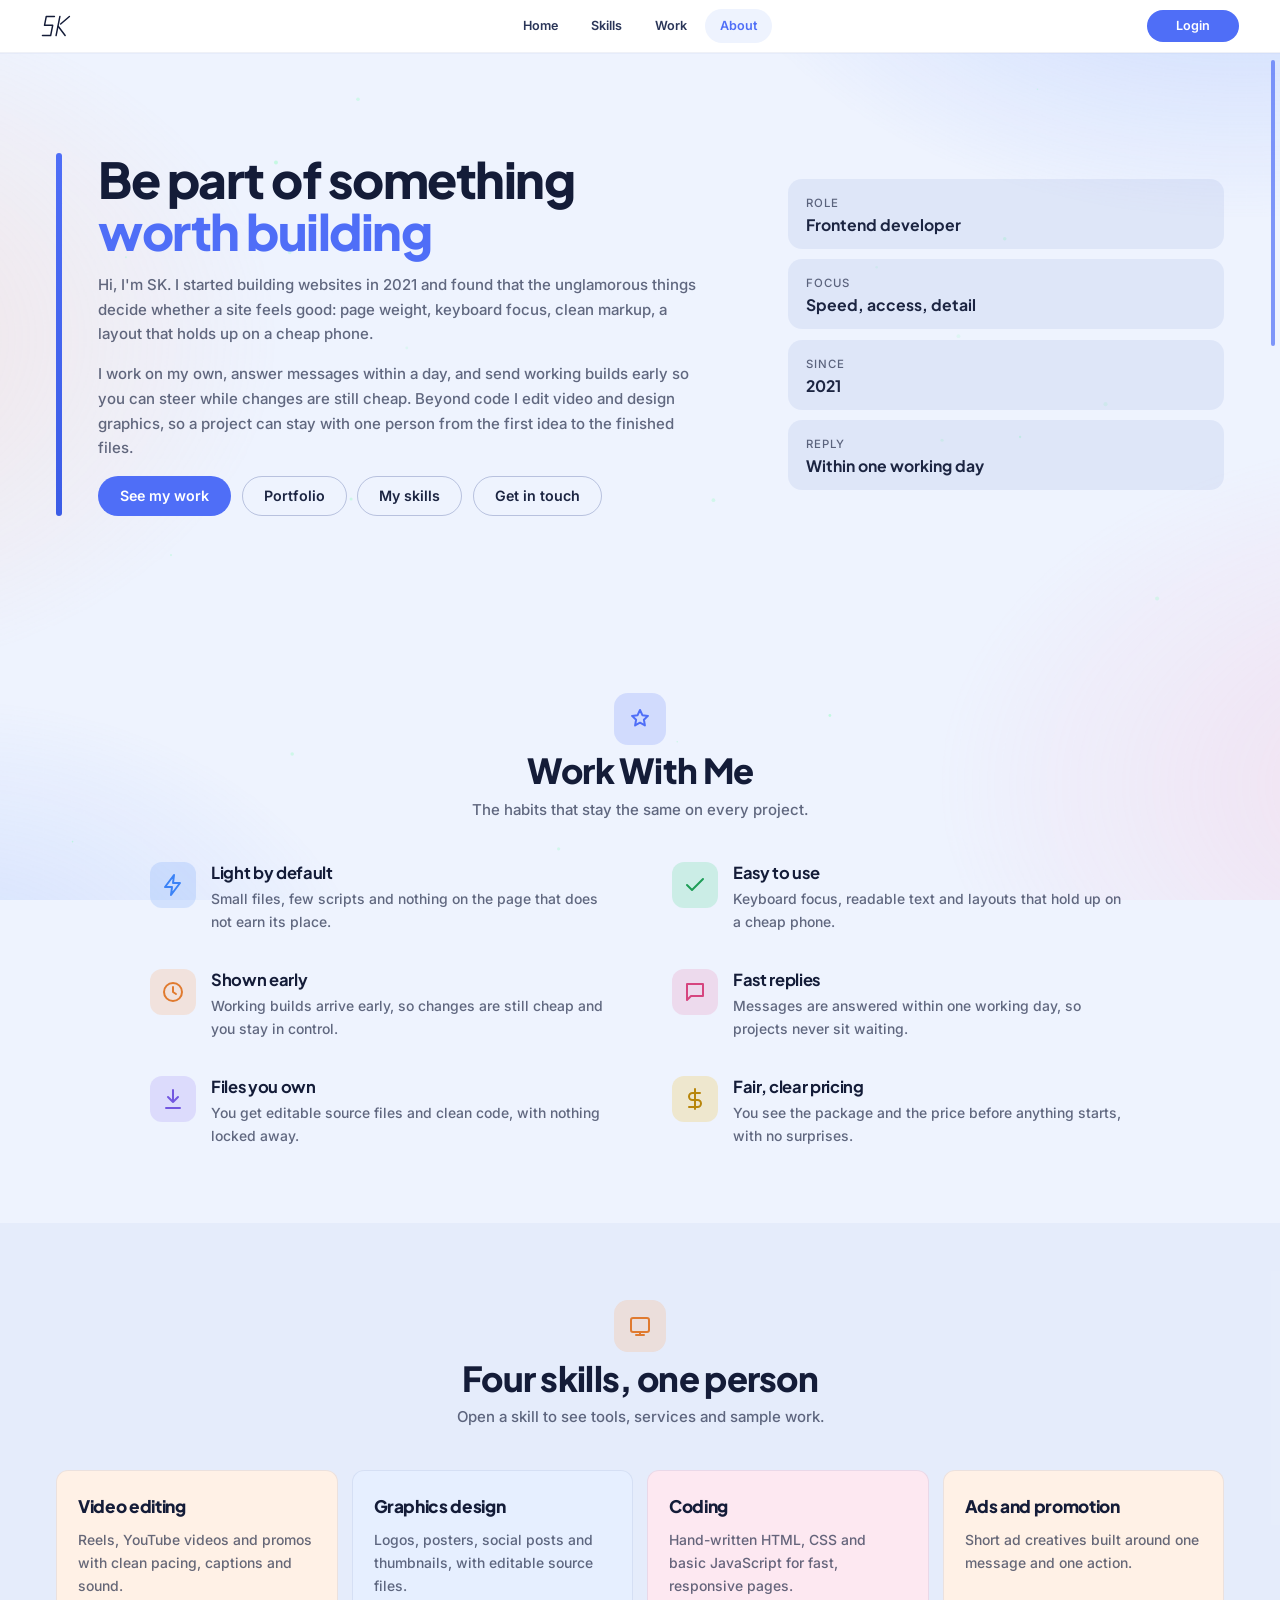
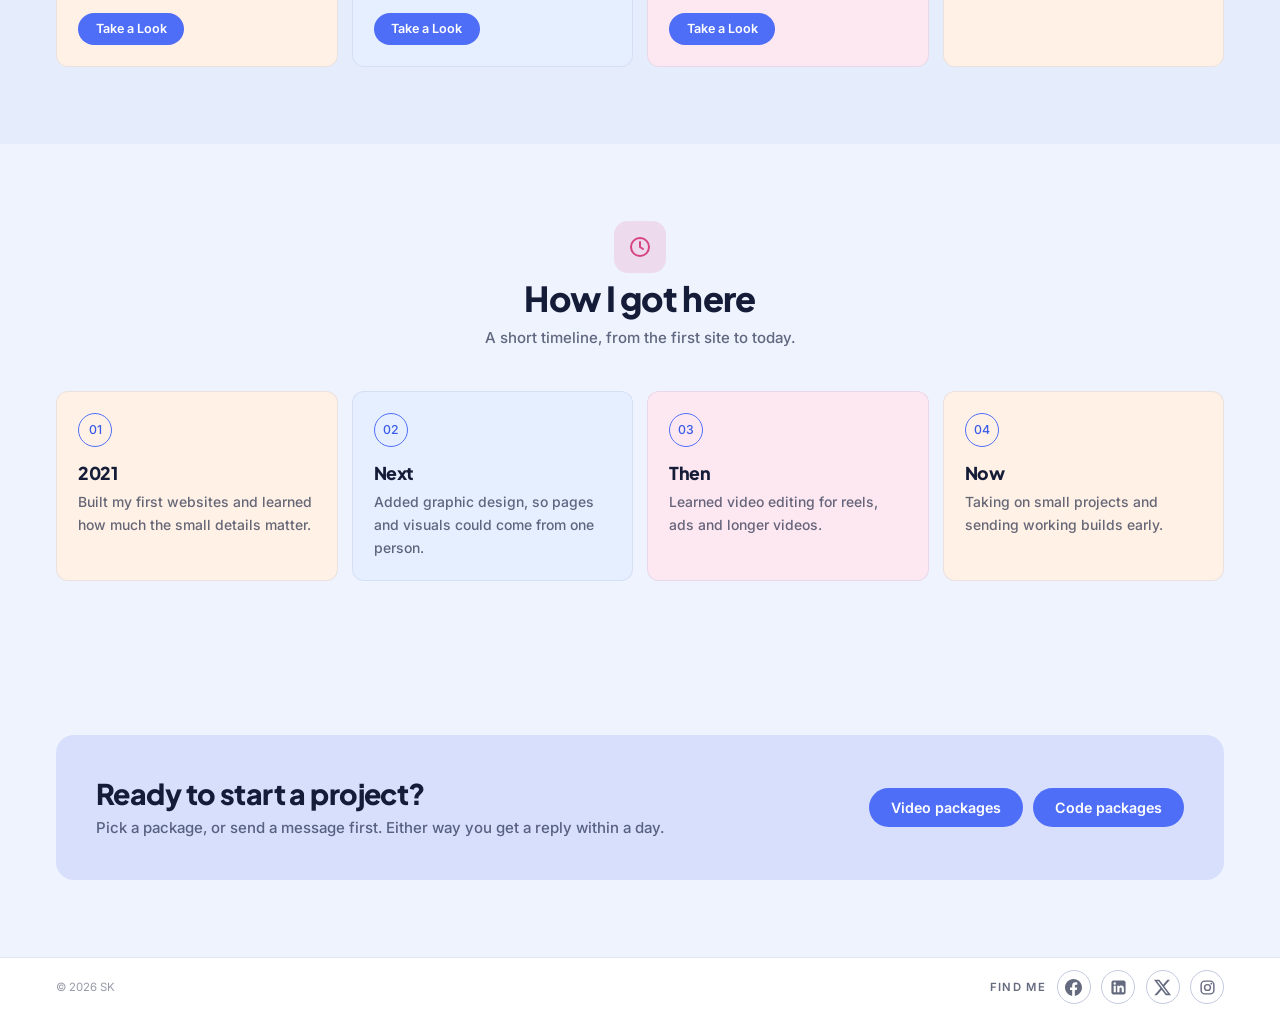
==== about.html @ 2d38b891 "kk" ====
<!DOCTYPE html>
<html lang="en">
<head>
<meta charset="utf-8">
<meta name="viewport" content="width=device-width, initial-scale=1, viewport-fit=cover">
<title>SK</title>
<meta name="description" content="About SK">
<link rel="preconnect" href="https://fonts.googleapis.com">
<link rel="preconnect" href="https://fonts.gstatic.com" crossorigin>
<link rel="icon" type="image/svg+xml" href="favicon.svg">
<link rel="stylesheet" href="https://fonts.googleapis.com/css2?family=Plus+Jakarta+Sans:wght@500;600;700;800&family=Inter:wght@500;600;700&display=swap">
<link rel="stylesheet" href="https://fonts.googleapis.com/css2?family=Cormorant+Garamond:ital,wght@500;600&display=swap">
<link rel="stylesheet" href="style.css">

<link rel="stylesheet" href="about.css">
<link rel="stylesheet" href="theme2.css?v=7">
</head>
<body>
<div class="bgfx" aria-hidden="true"><i class="a"></i><i class="b"></i></div>
<canvas class="snow" id="snow" aria-hidden="true"></canvas>
<svg width="0" height="0" style="position:absolute" aria-hidden="true" focusable="false"><symbol id="sp" viewBox="0 0 24 24"><path d="M12 0C12.6 7.2 16.8 11.4 24 12 16.8 12.6 12.6 16.8 12 24 11.4 16.8 7.2 12.6 0 12 7.2 11.4 11.4 7.2 12 0Z"/></symbol></svg>

<header class="top">
  <div class="wrap bar">
    <a class="brand" href="index.html" aria-label="SK, home">
      <svg viewBox="1.1 1.5 131.8 97.0" aria-hidden="true" focusable="false"><g fill="none" stroke="currentColor" stroke-width="6.5" stroke-linejoin="round" stroke-linecap="round"><polyline points="60.4,8 24.4,8 16.6,47 52.6,47 43.6,92 7.6,92"/><polyline points="84.4,8 67.6,92"/><polyline points="126.4,8 87.8,41"/><polyline points="76.8,51 107.6,92"/></g></svg>
    </a>
    <nav id="nav" aria-label="Main">
      <ul>
        <li><a href="index.html">Home</a></li>
        <li><a href="index.html#services">Skills</a></li>
        <li><a href="index.html#work">Work</a></li>
        <li><a href="about.html" aria-current="page">About</a></li>
      </ul>
    </nav>
    <a class="btn btn-sm btn-rainbow" href="login.html" id="login-btn"><canvas class="rb" aria-hidden="true"></canvas>Login<svg class="st" style="--x:10%;--y:22%;--d:0s" viewBox="0 0 24 24" aria-hidden="true"><use href="#sp"/></svg><svg class="st" style="--x:84%;--y:56%;--d:1.2s" viewBox="0 0 24 24" aria-hidden="true"><use href="#sp"/></svg><svg class="st" style="--x:58%;--y:12%;--d:2.2s" viewBox="0 0 24 24" aria-hidden="true"><use href="#sp"/></svg><svg class="st" style="--x:32%;--y:68%;--d:.6s" viewBox="0 0 24 24" aria-hidden="true"><use href="#sp"/></svg></a>
    <button class="burger" id="burger" type="button" aria-expanded="false" aria-controls="nav">Menu</button>
  </div>
</header>

<main id="top">
  <section class="ab-hero">
    <div class="wrap ab-hero-in">
      <div class="ab-bar" aria-hidden="true"></div>
      <div class="ab-hero-copy">
        <h1>Be part of something <span class="ab-hl">worth building</span></h1>
        <p>Hi, I'm SK. I started building websites in 2021 and found that the unglamorous things decide whether a site feels good: page weight, keyboard focus, clean markup, a layout that holds up on a cheap phone.</p>
        <p>I work on my own, answer messages within a day, and send working builds early so you can steer while changes are still cheap. Beyond code I edit video and design graphics, so a project can stay with one person from the first idea to the finished files.</p>
        <div class="ab-btns"><a class="btn btn-solid" href="index.html#work">See my work</a><a class="btn btn-ghost" href="portfolio.html">Portfolio</a><a class="btn btn-ghost" href="#a-skills">My skills</a><a class="btn btn-ghost" href="index.html#contact">Get in touch</a></div>
      </div>
      <dl class="ab-facts"><div><dt>Role</dt><dd>Frontend developer</dd></div><div><dt>Focus</dt><dd>Speed, access, detail</dd></div><div><dt>Since</dt><dd>2021</dd></div><div><dt>Reply</dt><dd>Within one working day</dd></div></dl>
    </div>
  </section>

  <section class="ab-sec">
    <div class="wrap">
      <div class="ab-title"><span class="ab-badge" aria-hidden="true"><svg viewBox="0 0 24 24"><path d="M12 3l2.4 5.2 5.6.7-4.1 3.9 1 5.6L12 15.7 7.1 18.4l1-5.6L4 8.9l5.6-.7z"/></svg></span><h2>Work With Me</h2><p>The habits that stay the same on every project.</p></div>
      <div class="ab-feats" id="a-habits"></div>
    </div>
  </section>

  <section class="ab-sec ab-soft">
    <div class="wrap">
      <div class="ab-title"><span class="ab-badge b2" aria-hidden="true"><svg viewBox="0 0 24 24"><rect x="3" y="4" width="18" height="14" rx="2"/><path d="M8 21h8M12 18v3"/></svg></span><h2><span data-skillword="cap">Four</span> skills, one person</h2><p>Open a skill to see tools, services and sample work.</p></div>
      <div class="a-grid" id="a-skills"></div>
    </div>
  </section>

  <section class="ab-sec">
    <div class="wrap">
      <div class="ab-title"><span class="ab-badge b3" aria-hidden="true"><svg viewBox="0 0 24 24"><circle cx="12" cy="12" r="9"/><path d="M12 7v5l3 2"/></svg></span><h2>How I got here</h2><p>A short timeline, from the first site to today.</p></div>
      <div class="steps" id="a-steps"></div>
    </div>
  </section>

  <section class="ab-sec">
    <div class="wrap"><div class="ab-cta"><div><h2>Ready to start a project?</h2><p>Pick a package, or send a message first. Either way you get a reply within a day.</p></div><div class="ab-btns"><a class="btn btn-solid" href="video.html">Video packages</a><a class="btn btn-solid" href="code.html">Code packages</a></div></div></div>
  </section>
</main>

<footer>
  <div class="wrap foot">
    <span>© <span id="yr">2026</span> SK</span>
    <div class="follow">
      <span>Find me</span>
      <!-- Swap these for your own profile URLs. -->
      <a href="https://www.facebook.com" target="_blank" rel="noopener" aria-label="Facebook page" title="Facebook page"><svg viewBox="0 0 24 24" aria-hidden="true"><path fill="currentColor" stroke="none" d="M24 12.073c0-6.627-5.373-12-12-12s-12 5.373-12 12c0 5.99 4.388 10.954 10.125 11.854v-8.385H7.078v-3.47h3.047V9.43c0-3.007 1.792-4.669 4.533-4.669 1.312 0 2.686.235 2.686.235v2.953H15.83c-1.491 0-1.956.925-1.956 1.874v2.25h3.328l-.532 3.47h-2.796v8.385C19.612 23.027 24 18.062 24 12.073z"/></svg></a>
      <a href="https://www.linkedin.com" target="_blank" rel="noopener" aria-label="LinkedIn" title="LinkedIn"><svg viewBox="0 0 24 24" aria-hidden="true"><path fill="currentColor" stroke="none" fill-rule="evenodd" d="M5 2h14a3 3 0 0 1 3 3v14a3 3 0 0 1-3 3H5a3 3 0 0 1-3-3V5a3 3 0 0 1 3-3zM6.7 4.7a1.75 1.75 0 1 0 0 3.5 1.75 1.75 0 0 0 0-3.5zM5.2 9.5v9.3h3V9.5zM10.2 9.5v9.3h3.2v-4.5c0-1.2.2-2.3 1.7-2.3s1.5 1.3 1.5 2.4v4.4h3v-5c0-2.5-.6-4.5-3.6-4.5-1.5 0-2.5.7-2.9 1.5V9.5z"/></svg></a>
      <a href="https://x.com" target="_blank" rel="noopener" aria-label="X" title="X"><svg viewBox="0 0 24 24" aria-hidden="true"><path fill="currentColor" stroke="none" d="M18.901 1.153h3.68l-8.04 9.19L24 22.846h-7.406l-5.8-7.584-6.638 7.584H.474l8.6-9.83L0 1.154h7.594l5.243 6.932ZM17.61 20.644h2.039L6.486 3.24H4.298Z"/></svg></a>
      <a href="https://www.instagram.com" target="_blank" rel="noopener" aria-label="Instagram" title="Instagram"><svg viewBox="0 0 24 24" aria-hidden="true"><rect x="3" y="3" width="18" height="18" rx="5.2" fill="none" stroke="currentColor" stroke-width="2"/><circle cx="12" cy="12" r="4.1" fill="none" stroke="currentColor" stroke-width="2"/><circle cx="17.4" cy="6.6" r="1.25" fill="currentColor" stroke="none"/></svg></a>
    </div>
  </div>
</footer>

<script src="site-data.js" defer></script>
<script src="sk-defaults.js" defer></script>
<script src="sk-data.js" defer></script>
<script src="script.js" defer></script>
<script src="config.js" defer></script>
<script src="track.js" defer></script>
<script src="a11y.js" defer></script>
<script src="account.js?v=14" defer></script>
<script src="about.js" defer></script>
</body>
</html>
---- style.css ----
html{margin:0}
/* Layout: one long left-aligned scroll. Hero is a bento of tiles (stat + gem, code card, years, pill),
   then a tool marquee, stats, services with a tall feature card, tilted ID card about,
   skill groups, an asymmetric project grid, process steps, journal, contact. Dark and glossy, colour shifts with scroll, vivid two-tone stages. */
:root{
  /* colour triplets: JS rewrites these while you scroll (green > purple > navy > rose > teal) */
  --acc:5,250,107; --acc2:127,251,65; --hi:143,255,190; --deep:13,119,57; --bg-rgb:6,35,18; --card-rgb:13,54,30; --cardhi-rgb:17,79,43; --tint:184,255,213; --ink-rgb:2,28,13;
  --bg:rgb(var(--bg-rgb)); --bg-raise:rgb(var(--card-rgb)); --card:rgb(var(--card-rgb)); --card-hi:rgb(var(--cardhi-rgb));
  --line:rgba(var(--tint),.18); --line-hi:rgba(var(--tint),.4);
  --fg:#edf1ef; --muted:rgba(var(--tint),.72); --dim:rgba(var(--tint),.48);
  --leaf:rgb(var(--acc)); --leaf-hi:rgb(var(--hi)); --leaf-deep:rgb(var(--deep)); --sun:#e9c46a; --ink:rgb(var(--ink-rgb));
  --f-display:"Plus Jakarta Sans","Segoe UI",system-ui,sans-serif;
  --f-body:"Inter",system-ui,-apple-system,"Segoe UI",sans-serif;
  --f-mono:var(--f-body);
  --r-s:6px; --r-m:4px; --r-l:5px;
  color-scheme: dark;
}
*{box-sizing:border-box}
html{font-size:15px;scroll-padding-top:68px;overflow-x:clip;scrollbar-width:none}
html::-webkit-scrollbar{display:none}
.sbar{position:fixed;right:5px;top:60px;width:4px;height:60px;border-radius:2px;background:rgba(var(--hi),.6);pointer-events:none;z-index:60;opacity:0;transition:opacity .3s;will-change:transform}
.sbar.on{opacity:1}
@media (prefers-reduced-motion:no-preference){html{scroll-behavior:smooth}}
body{margin:0;background-color:var(--bg);color:var(--fg);font:400 1rem/1.65 var(--f-body);-webkit-font-smoothing:antialiased;overflow-x:clip}
.bgfx{position:fixed;inset:0;z-index:-1;pointer-events:none;overflow:hidden}
.bgfx i{position:absolute;inset:-12%;will-change:transform,filter;backface-visibility:hidden}
.bgfx .a{background:radial-gradient(1000px 700px at 85% -2%,rgba(5,250,107,.52),transparent 62%),radial-gradient(900px 620px at -4% 38%,rgba(5,250,107,.26),transparent 62%)}
.bgfx .b{background:radial-gradient(900px 640px at 100% 78%,rgba(127,251,65,.36),transparent 62%),radial-gradient(800px 560px at 6% 100%,rgba(127,251,65,.28),transparent 62%),radial-gradient(520px 360px at 46% 48%,rgba(127,251,65,.11),transparent 70%)}
@media (prefers-reduced-motion:no-preference){.bgfx .a{animation:drift1 22s ease-in-out infinite alternate}.bgfx .b{animation:drift2 28s ease-in-out infinite alternate}}
@keyframes drift1{to{transform:translate3d(-3%,3%,0) scale(1.06)}}
@keyframes drift2{to{transform:translate3d(3%,-2%,0) scale(1.08)}}
.snow{position:fixed;inset:0;width:100%;height:100%;z-index:-1;pointer-events:none}
.gt{background:linear-gradient(100deg,rgb(var(--hi)),rgb(var(--acc2)));-webkit-background-clip:text;background-clip:text;color:transparent}
body::before{content:"";position:fixed;inset:0 0 auto;height:env(safe-area-inset-top,0px);background:var(--bg);z-index:30}
h1,h2,h3,p,ul,dl,dd{margin:0}
h1,h2,h3{font-family:var(--f-display);font-weight:700;letter-spacing:-.02em;text-wrap:balance}
a{color:inherit}
:focus-visible{outline:2px solid var(--leaf-hi);outline-offset:3px;border-radius:4px}
.wrap{width:100%;max-width:1200px;margin-left:auto;margin-right:auto;padding-left:max(16px,env(safe-area-inset-left,0px));padding-right:max(16px,env(safe-area-inset-right,0px))}
section{padding-block:clamp(56px,9vw,112px)}
.eyebrow{font:500 .75rem/1 var(--f-mono);letter-spacing:.12em;text-transform:uppercase;color:var(--leaf-hi);margin-bottom:1rem}
h2{font-size:clamp(1.8rem,4.2vw,2.9rem);line-height:1.08}
.sec-head{display:grid;gap:.9rem;max-width:40rem;margin-bottom:clamp(28px,5vw,48px)}
.sec-head p{color:var(--muted);max-width:34rem}

/* buttons */
.btn{display:inline-flex;align-items:center;justify-content:center;gap:.55rem;padding:.78rem 1.4rem;border-radius:10px;font:600 .95rem/1 var(--f-body);text-decoration:none;border:1px solid transparent;cursor:pointer;transition:background .25s,border-color .25s,filter .25s,color .25s}
.btn-solid{background:rgb(var(--acc));color:var(--ink)}
.btn-solid:hover{filter:brightness(1.1)}
.btn-ghost{border-color:var(--line-hi);color:var(--fg);background:transparent}
.btn-ghost:hover{border-color:var(--leaf-hi)}
.btn-sm{padding:.58rem 1.1rem;font-size:.84rem}
/* Get in touch: whole button floods with a 3-colour mix on hover */
.btn-rainbow{position:relative;overflow:hidden;isolation:isolate;border:0;min-width:92px;padding:calc(.58rem + 1px) calc(1.1rem + 1px);color:var(--ink);background:rgb(var(--acc))}
.btn-rainbow .rb{position:absolute;inset:0;z-index:-1;width:100%;height:100%;opacity:0;transition:opacity .4s ease}
.btn-rainbow:hover .rb,.btn-rainbow:focus-visible .rb{opacity:1}
.btn-rainbow:hover,.btn-rainbow:focus-visible{color:#06080c}
.btn-rainbow:hover{filter:none}
.btn-rainbow .st{position:absolute;left:var(--x);top:var(--y);width:9px;height:9px;margin:-4.5px 0 0 -4.5px;fill:#fff;opacity:0;pointer-events:none}
.btn-rainbow:hover .st,.btn-rainbow:focus-visible .st{animation:twk 1.5s ease-in-out calc(var(--d,0s)*.25) infinite}
@keyframes twk{0%,100%{opacity:0;transform:scale(.2) rotate(0)}50%{opacity:1;transform:scale(1) rotate(70deg)}}
@keyframes flow{to{background-position:-300% 0}}
/* See my work and Hire me keep their original look */
.btn-shine.btn-solid{background:linear-gradient(115deg,rgb(var(--acc)),rgb(var(--acc2)))}
.btn-shine,.btn-magic{border-radius:var(--r-s);padding:.8rem 1.25rem;font-size:.92rem}
/* See my work: one green shine sweep on hover */
.btn-shine{position:relative;overflow:hidden;isolation:isolate}
.btn-shine::after{content:"";position:absolute;z-index:-1;top:0;bottom:0;left:-70%;width:55%;background:linear-gradient(100deg,transparent,rgba(var(--hi),.9) 50%,transparent);transform:skewX(-20deg);opacity:0;pointer-events:none}
.btn-shine:hover::after,.btn-shine:focus-visible::after{animation:shine .75s ease-out forwards}
@keyframes shine{from{left:-70%;opacity:1}to{left:130%;opacity:1}}
/* Hire me: black fill and a quick pop of white sparkles that settles after about a second */
.btn-magic{position:relative;border-color:transparent;background:rgba(var(--tint),.1)}
.btn-magic:hover,.btn-magic:focus-visible{background:#000;border-color:transparent;color:#fff}
.btn-magic .sp{position:absolute;left:50%;top:50%;width:var(--s,14px);height:var(--s,14px);margin:calc(var(--s,14px)/-2) 0 0 calc(var(--s,14px)/-2);fill:#fff;opacity:0;pointer-events:none;transform:scale(0)}
.btn-magic:hover .sp,.btn-magic:focus-visible .sp{animation:pop 1.15s cubic-bezier(.16,1,.3,1) var(--d,0s) 1 both}
@keyframes pop{
  0%{opacity:0;transform:translate(0,0) scale(0) rotate(0)}
  10%{opacity:1;transform:translate(calc(var(--x)*.5),calc(var(--y)*.5)) scale(1.6) rotate(40deg)}
  55%{opacity:1;transform:translate(var(--x),var(--y)) scale(1) rotate(110deg)}
  100%{opacity:0;transform:translate(calc(var(--x)*1.1),calc(var(--y)*1.1 + 4px)) scale(0) rotate(170deg)}}

/* header */
.top{position:sticky;top:env(safe-area-inset-top,0px);z-index:20;background:rgba(var(--bg-rgb),.94);border-bottom:1px solid var(--line)}
.bar{display:flex;align-items:center;gap:1rem;min-height:52px;position:relative}
.brand{display:flex;align-items:center;gap:.65rem;text-decoration:none;font:700 1.12rem var(--f-display);letter-spacing:-.01em;margin-right:auto}
.brand svg{display:block;height:22px;width:auto}
.top nav ul{display:flex;gap:.2rem;list-style:none;padding:0;margin:0}
.top nav a{--c1:var(--acc);--c2:var(--acc2);position:relative;overflow:hidden;isolation:isolate;display:block;padding:.36rem .75rem;border-radius:var(--r-s);font-size:.84rem;font-weight:500;color:#fff;text-decoration:none;transition:color .2s,text-shadow .2s}
/* no box on hover: a coloured shine sweeps across, like See my work */
.top nav a::after{content:"";position:absolute;z-index:-1;top:0;bottom:0;left:-70%;width:55%;background:linear-gradient(100deg,transparent,rgba(var(--c1),.75) 35%,rgba(var(--c2),.75) 65%,transparent);transform:skewX(-20deg);opacity:0;pointer-events:none}
.top nav a:hover,.top nav a:focus-visible{color:rgb(var(--c1));text-shadow:0 0 12px rgba(var(--c2),.65)}
.top nav a:hover::after,.top nav a:focus-visible::after{animation:shine .75s ease-out forwards}
.burger{display:none;background:none;border:1px solid var(--line-hi);color:var(--fg);padding:.36rem .75rem;border-radius:var(--r-s);font:500 .8rem var(--f-mono);cursor:pointer}
@media (max-width:860px){
  .burger{display:block}
  .top nav{display:none;position:absolute;left:0;right:0;top:100%;background:var(--bg-raise);border:1px solid var(--line);border-radius:0 0 var(--r-m) var(--r-m);padding:.6rem}
  .top nav.open{display:block}
  .top nav ul{flex-direction:column}
  .top nav a{padding:.8rem}
}
@media (max-width:520px){.bar>.btn{display:none}}

/* hero */
.hero{position:relative;overflow:hidden;padding-block:clamp(24px,5vh,64px)}
.hero::before{content:"";position:absolute;inset:0;pointer-events:none;background:linear-gradient(112deg,transparent 22%,rgba(255,255,255,.04) 38%,transparent 62%)}
.hero-grid{position:relative;display:grid;grid-template-columns:minmax(0,1.05fr) minmax(0,.95fr);gap:clamp(28px,5vw,64px);align-items:center}
.hero-copy{display:grid;gap:clamp(.8rem,2.4vh,1.4rem);justify-items:start}
.pill{display:inline-flex;align-items:center;gap:.6rem;padding:.42rem .95rem;border:1px solid var(--line-hi);border-radius:999px;font:500 .84rem/1.3 var(--f-body);color:var(--muted);background:rgba(var(--card-rgb),.7)}
.dot{width:8px;height:8px;border-radius:50%;background:var(--leaf);box-shadow:0 0 0 0 rgba(var(--acc),.6);animation:ping 2.4s infinite}
@keyframes ping{70%{box-shadow:0 0 0 9px rgba(var(--acc),0)}100%{box-shadow:0 0 0 0 rgba(var(--acc),0)}}
h1{font-size:clamp(2.3rem,min(5vw,8.4vh),4.4rem);line-height:1.05;font-weight:800;letter-spacing:-.03em}
.lead{color:var(--muted);font-size:clamp(.95rem,1.4vw,1.06rem);max-width:36rem}
.cta-row{display:flex;flex-wrap:wrap;gap:.8rem}
.follow{display:flex;align-items:center;gap:.7rem;font:600 .75rem var(--f-body);color:var(--muted);text-transform:uppercase;letter-spacing:.12em}
.follow a{display:grid;place-items:center;width:40px;height:40px;border-radius:50%;border:1px solid var(--line-hi);color:var(--muted);text-decoration:none;transition:background .2s,color .2s,border-color .2s,translate .2s}
.follow svg{width:19px;height:19px;stroke:currentColor;fill:none;stroke-width:1.7;stroke-linecap:round;stroke-linejoin:round}
.follow a:hover{background:var(--leaf);color:var(--ink);border-color:var(--leaf);translate:0 -2px}
@media (prefers-reduced-motion:no-preference){
  .hero-copy>*{animation:up .8s cubic-bezier(.2,.7,.2,1) both}
  .hero-copy>:nth-child(2){animation-delay:.08s}.hero-copy>:nth-child(3){animation-delay:.16s}
  .hero-copy>:nth-child(4){animation-delay:.24s}.hero-copy>:nth-child(5){animation-delay:.32s}
  .bento .tile{animation:up .9s .2s cubic-bezier(.2,.7,.2,1) both}
}
@keyframes up{from{opacity:0;transform:translateY(22px)}}

/* bento */
.bento{display:grid;grid-template-columns:minmax(0,1fr);gap:14px}
.tile{position:relative;overflow:hidden;border-radius:var(--r-l);border:1px solid var(--line);background:linear-gradient(155deg,rgba(var(--acc),.4),rgba(var(--cardhi-rgb),.95) 42%,rgba(var(--bg-rgb),.95));padding:1.15rem 1.3rem}
.t-shape{position:relative;display:flex;flex-direction:column;min-height:clamp(300px,54vh,440px);padding-bottom:0}
.t-shape .stat{position:relative;z-index:2}
.mark{position:absolute;inset:0;margin:0;display:flex;align-items:center;justify-content:center;pointer-events:none}
.mark svg{position:static;width:100%;height:calc(100% - 96px);flex:none;display:block;overflow:visible}
.mark .halo{fill:rgba(var(--acc),.16)}
.mark .ring{fill:none;stroke:rgba(var(--tint),.28);stroke-width:1.3}
.mark .dash{stroke-dasharray:2 8;stroke-linecap:round}
.mark .bead{fill:rgb(var(--hi))}
.mark .arc{fill:none;stroke:rgb(var(--acc));stroke-width:3.5;stroke-linecap:round;stroke-dasharray:120 483}
.mark .gears path{fill-rule:evenodd}
.mark .gears path{fill:rgb(var(--acc))}
.mark .ic{fill:none;stroke:rgb(var(--hi));stroke-width:1.7;stroke-linecap:round;stroke-linejoin:round}
.mark .up>circle{fill:rgb(var(--card-rgb));stroke:rgb(var(--acc));stroke-width:1.8}
.orbit{transform-origin:150px 150px}
.up{transform-box:fill-box;transform-origin:center}
.halo{transform-box:fill-box;transform-origin:center}
@media (prefers-reduced-motion:no-preference){
  .o1{animation:spin 26s linear infinite reverse}
  .o2{animation:spin 44s linear infinite}
  .o2 .up{animation:spin 44s linear infinite reverse}
  .o3{animation:spin 9s linear infinite}
  .halo{animation:breathe 3.6s ease-in-out infinite}
}
@keyframes spin{to{transform:rotate(360deg)}}
@keyframes breathe{50%{transform:scale(1.18);opacity:.55}}
.stat b{display:block;font:700 clamp(2.2rem,4.4vw,3rem)/1 var(--f-display);letter-spacing:-.03em}
.stat span{font-size:.92rem;color:var(--muted)}
.t-shape .stat b{background:none;color:#fff;-webkit-text-fill-color:#fff}
.t-shape .stat span{color:#fff}
.t-pill{border-radius:24px;grid-column:1/-1;display:flex;align-items:center;justify-content:center;text-align:center;gap:.7rem;padding:.9rem 1.3rem;font:500 .92rem var(--f-body);border-color:rgba(var(--hi),.5);background:rgba(var(--hi),.2)}
.t-pill svg{width:18px;height:18px;flex:none;stroke:var(--leaf);fill:none;stroke-width:2.4;stroke-linecap:round;stroke-linejoin:round}
@media (max-width:900px){.hero-grid{grid-template-columns:minmax(0,1fr)}}
@media (min-width:901px) and (min-height:520px){.hero{min-height:calc(100svh - 53px);display:flex;align-items:center}}
@media (max-width:520px){.bento{grid-template-columns:minmax(0,1fr)}.t-shape{grid-row:auto;min-height:340px}}


/* stats */
.stats{padding-block:clamp(44px,6vw,80px)}
.stats-title{text-align:center;margin:0 auto clamp(28px,4vw,48px);max-width:32rem;font-size:clamp(1.6rem,3.2vw,2.4rem);line-height:1.12}
.stats-grid{display:grid;grid-template-columns:repeat(3,minmax(0,1fr));gap:clamp(12px,4vw,48px);text-align:center;max-width:820px;margin:0 auto}
.num b{display:block;font:800 clamp(2.6rem,7vw,5.2rem)/.95 var(--f-display);letter-spacing:-.04em;background:linear-gradient(100deg,rgb(var(--hi)),rgb(var(--acc)) 55%,rgb(var(--acc2)));-webkit-background-clip:text;background-clip:text;color:transparent;padding-bottom:.08em}
.num span{display:block;margin-top:.6rem;font-size:.92rem;color:var(--muted)}
.stats-rule{margin-top:clamp(36px,5vw,64px);border:0;border-top:1px solid var(--line)}

/* cards */
.card{position:relative;isolation:isolate;overflow:hidden;background:rgba(var(--tint),.17);box-shadow:none;border:1px solid var(--line);border-radius:var(--r-m);padding:1.4rem;transition:border-color .3s}
.card:hover{border-color:rgba(var(--hi),.45)}
.card::after{content:"";position:absolute;inset:0;z-index:3;border-radius:inherit;padding:1px;pointer-events:none;opacity:0;transition:opacity .35s;background:linear-gradient(115deg,transparent 30%,rgba(var(--hi),.95) 50%,transparent 70%) 0 0/300% 100%;-webkit-mask:linear-gradient(#000 0 0) content-box,linear-gradient(#000 0 0);-webkit-mask-composite:xor;mask:linear-gradient(#000 0 0) content-box exclude,linear-gradient(#000 0 0)}
.card:hover::after{opacity:1;animation:bsweep 2.6s linear infinite}
@keyframes bsweep{from{background-position:150% 0}to{background-position:-150% 0}}

/* services */
.svc-layout{display:grid;grid-template-columns:minmax(0,1.1fr) minmax(0,.9fr);gap:clamp(16px,3vw,28px);align-items:stretch}
.svc-list{display:grid;gap:10px;grid-auto-rows:1fr;align-content:stretch}
.svc{display:grid;grid-template-columns:auto minmax(0,1fr) auto;gap:.9rem;align-items:center;padding:.8rem 1.1rem}
.svc .btn{margin:0;padding:.95rem 1rem;font-size:.84rem;font-weight:700;line-height:1;white-space:nowrap;min-width:0}
.svc .ico{width:38px;height:38px}.svc .ico svg{width:18px;height:18px}
.svc h3{font-size:1.02rem;margin-bottom:.15rem}.svc p{font-size:.84rem;line-height:1.45}
@media (max-width:520px){.svc{grid-template-columns:auto minmax(0,1fr)}.svc .btn{grid-column:2;justify-self:end}}
.ico{display:grid;place-items:center;width:46px;height:46px;border-radius:50%;background:var(--leaf)}
.ico svg{width:22px;height:22px;stroke:var(--ink);fill:none;stroke-width:2;stroke-linecap:round;stroke-linejoin:round}
.svc h3,.step h3,.post h3,.proj h3{font-size:1.18rem;line-height:1.2;margin-bottom:.4rem}
.svc p,.step p,.post p,.proj p{color:var(--muted);font-size:.93rem}
.feature{padding:0;display:flex;flex-direction:column;border-radius:var(--r-l)}
.feature .stage{position:relative;height:clamp(220px,32vw,300px)}
.feature .fx{position:absolute;inset:0;display:grid;place-items:center;opacity:0;transition:opacity .5s ease}
.feature .fx svg{width:min(62%,250px);height:auto;overflow:visible}
.feature[data-on="idle"] .fx-idle,.feature[data-on="generic"] .fx-generic,.feature[data-on="video"] .fx-video,.feature[data-on="graphics"] .fx-graphics,.feature[data-on="coding"] .fx-coding,.feature[data-on="ads"] .fx-ads{opacity:1}
.idle-logo{display:grid;justify-items:center;gap:.9rem;color:var(--fg)}
.idle-logo svg{width:92px;height:auto}
.idle-logo b{font:700 1.15rem var(--f-display);letter-spacing:.02em}
.f-line{fill:none;stroke:rgb(var(--hi));stroke-width:3}
.f-fill{fill:rgb(var(--acc))}
.holes rect{fill:rgba(var(--tint),.55)}
.track{fill:rgba(var(--tint),.2)}.prog{fill:rgb(var(--acc));transform-box:fill-box;transform-origin:left;transform:scaleX(.05)}.head{fill:#fff}
.gc{mix-blend-mode:screen;opacity:.8}.gc.c1{fill:rgb(var(--acc))}.gc.c2{fill:rgb(var(--acc2))}.gc.c3{fill:rgb(var(--hi))}
.bez{fill:none;stroke:#fff;stroke-width:3;stroke-linecap:round;stroke-dasharray:1}.anc{fill:#fff}
.dt{fill:rgba(var(--tint),.5)}.ln{fill:rgb(var(--acc));transform-box:fill-box;transform-origin:left}.ln.l2{fill:rgb(var(--acc2))}.ln.l3{fill:rgb(var(--hi))}.ln.l4{fill:rgb(var(--acc2))}.cur{fill:#fff}
.horn{fill:rgb(var(--acc))}.wv{fill:none;stroke:rgb(var(--hi));stroke-width:4;stroke-linecap:round}
.feature-body{display:grid;padding:0 1.6rem 1.7rem}
.ft{grid-area:1/1;display:grid;gap:.8rem;align-content:start;opacity:0;transition:opacity .5s ease}
.feature[data-on="idle"] .ft-idle,.feature[data-on="generic"] .ft-generic,.feature[data-on="video"] .ft-video,.feature[data-on="graphics"] .ft-graphics,.feature[data-on="coding"] .ft-coding,.feature[data-on="ads"] .ft-ads{opacity:1}
@media (prefers-reduced-motion:no-preference){
  .feature[data-on="video"] .play{transform-box:fill-box;transform-origin:center;animation:fpulse 1.8s ease-in-out infinite}
  .feature[data-on="video"] .prog{animation:fprog 4s linear infinite}
  .feature[data-on="video"] .head{animation:fhead 4s linear infinite}
  .feature[data-on="graphics"] .gc{transform-box:fill-box;transform-origin:center;animation:fbreathe 4s ease-in-out infinite}
  .feature[data-on="graphics"] .c2{animation-delay:-1.3s}.feature[data-on="graphics"] .c3{animation-delay:-2.6s}
  .feature[data-on="graphics"] .bez{animation:fdraw 4s ease-in-out infinite}
  .feature[data-on="coding"] .ln{animation:ftype 3.2s steps(12,end) infinite}
  .feature[data-on="coding"] .l2{animation-delay:.3s}.feature[data-on="coding"] .l3{animation-delay:.6s}.feature[data-on="coding"] .l4{animation-delay:.9s}
  .feature[data-on="coding"] .cur{animation:fblink 1s steps(1) infinite}
  .feature[data-on="ads"] .horn{transform-box:fill-box;transform-origin:left center;animation:fhorn 1.6s ease-in-out infinite}
  .feature[data-on="ads"] .wv{animation:fwave 1.8s ease-out infinite;opacity:0}
  .feature[data-on="ads"] .w2{animation-delay:.3s}.feature[data-on="ads"] .w3{animation-delay:.6s}
}
@keyframes fpulse{50%{transform:scale(1.15)}}
@keyframes fprog{to{transform:scaleX(1)}}
@keyframes fhead{to{transform:translateX(150px)}}
@keyframes fbreathe{50%{transform:scale(1.12)}}
@keyframes fdraw{0%{stroke-dashoffset:1}70%,100%{stroke-dashoffset:0}}
@keyframes ftype{0%{transform:scaleX(0)}60%,100%{transform:scaleX(1)}}
@keyframes fblink{50%{opacity:0}}
@keyframes fhorn{50%{transform:scale(1.07)}}
@keyframes fwave{0%{opacity:0;transform:translateX(-6px)}30%{opacity:1}100%{opacity:0;transform:translateX(8px)}}
.feature h3{font-size:1.45rem}
.feature p{color:var(--muted);font-size:.95rem}
@media (max-width:900px){.svc-layout{grid-template-columns:minmax(0,1fr)}}

/* about */
.about-grid{display:grid;grid-template-columns:minmax(0,.8fr) minmax(0,1.2fr);gap:clamp(32px,6vw,80px);align-items:center}
.mono-tile{position:relative;aspect-ratio:1/1;border-radius:6px;overflow:hidden;display:grid;place-items:center;
  background:radial-gradient(75% 75% at 28% 22%,rgb(var(--acc)),transparent 68%),linear-gradient(150deg,rgb(var(--deep)),rgb(var(--bg-rgb)))}
.mono-tile::after{content:"";position:absolute;inset:0;background:linear-gradient(125deg,rgba(255,255,255,.16),transparent 40%)}
.mono-in{position:relative;z-index:1;display:grid;justify-items:center;gap:1.2rem;padding:0 1rem}
.mono-in svg{width:56%;height:auto;display:block}
.mono-in span{font:700 clamp(1.05rem,2.6vw,1.5rem)/1 var(--f-display);letter-spacing:-.01em;color:#fff}
.facts{display:grid;grid-template-columns:auto minmax(0,1fr);gap:.45rem 1rem;margin-top:1rem;font:400 .76rem/1.4 var(--f-mono)}
.facts dt{color:var(--dim);text-transform:uppercase;letter-spacing:.08em}
.facts dd{color:var(--fg)}
.about-copy{display:grid;gap:1.2rem;justify-items:start}
.about-copy p{color:var(--muted);max-width:35rem}
@media (max-width:900px){.about-grid{grid-template-columns:minmax(0,1fr)}.idcard{margin-left:8px}}

/* skills */
.skills-grid{display:grid;grid-template-columns:repeat(auto-fit,minmax(230px,1fr));gap:14px}
.sk h3{font-size:1.1rem;margin-bottom:.2rem}
.sk .note{font:500 .72rem var(--f-mono);color:var(--dim);text-transform:uppercase;letter-spacing:.1em;margin-bottom:1rem}
.chips{display:flex;flex-wrap:wrap;gap:.45rem;list-style:none;padding:0}
.chips li{padding:.28rem .7rem;border-radius:999px;border:1px solid var(--line-hi);background:rgba(var(--acc),.08);font:400 .78rem var(--f-mono)}
.sk.learning{border-style:dashed;background:transparent}
.sk.learning .chips li{background:transparent;color:var(--muted)}

/* what you get */
.twin{display:grid;grid-template-columns:minmax(0,1.05fr) minmax(0,.95fr);gap:14px}
.big{border-radius:var(--r-l);padding:clamp(1.4rem,3vw,2.1rem)}
.big h3{font-size:1.5rem;margin-bottom:.5rem}
.big>p{color:var(--muted);max-width:30rem}
.meters{display:grid;gap:.9rem;margin-top:1.6rem;list-style:none;padding:0}
.meter{display:grid;grid-template-columns:7.5rem minmax(0,1fr) 2.2rem;gap:.8rem;align-items:center;font:400 .78rem var(--f-mono);color:var(--muted)}
.meter i{display:block;height:8px;border-radius:4px;background:rgba(var(--tint),.1);overflow:hidden}
.meter i::after{content:"";display:block;height:100%;width:var(--v);background:linear-gradient(90deg,var(--leaf-deep),var(--leaf));border-radius:4px;transform-origin:left}
.meter b{font-weight:500;color:var(--fg);text-align:right}
.caption{margin-top:1.2rem;font:400 .72rem var(--f-mono);color:var(--dim)}
.waves{position:relative;min-height:340px;display:flex;align-items:flex-end;padding:0}
.waves canvas{position:absolute;inset:0;width:100%;height:100%}
.waves::after{content:"";position:absolute;inset:0;background:linear-gradient(180deg,transparent 35%,rgba(var(--bg-rgb),.92))}
.waves .in{position:relative;z-index:1;padding:clamp(1.4rem,3vw,2.1rem);display:grid;gap:.8rem;justify-items:start}
@media (prefers-reduced-motion:no-preference){.meter.go i::after{animation:grow 1.1s cubic-bezier(.2,.7,.2,1) both}}
@keyframes grow{from{transform:scaleX(0)}}
@media (max-width:900px){.twin{grid-template-columns:minmax(0,1fr)}}
@media (max-width:520px){.meter{grid-template-columns:6rem minmax(0,1fr) 2rem}}

/* projects */
.proj-grid{display:grid;grid-template-columns:repeat(3,minmax(0,1fr));gap:16px}
.proj{padding:0;display:flex;flex-direction:column;border-radius:var(--r-m)}
.proj.wide{grid-column:span 2}
.thumb{position:relative;aspect-ratio:16/9;max-width:100%;border-bottom:1px solid var(--line);display:flex;align-items:flex-end;padding:.8rem 1rem}
.proj.wide .thumb{aspect-ratio:2/1}
.thumb span{font:500 .72rem var(--f-mono);color:rgba(232,240,230,.85);background:rgba(var(--bg-rgb),.6);padding:.25rem .55rem;border-radius:4px}
.proj-body{padding:1.2rem 1.3rem 1.4rem;display:flex;flex-direction:column;flex:1}
.proj-body p{flex:1}
.meta{display:flex;flex-wrap:wrap;justify-content:space-between;gap:.5rem;margin-top:1rem;font:400 .72rem var(--f-mono);color:var(--dim)}
.meta .chips{gap:.35rem}
.meta .chips li{padding:.15rem .55rem;font-size:.7rem;color:var(--muted)}
@media (max-width:900px){.proj-grid{grid-template-columns:repeat(2,minmax(0,1fr))}.proj.wide{grid-column:1/-1}}
@media (max-width:560px){.proj-grid{grid-template-columns:minmax(0,1fr)}}

/* process */
.steps{display:grid;grid-template-columns:repeat(4,minmax(0,1fr));gap:14px}
.step b{display:grid;place-items:center;width:34px;height:34px;border-radius:50%;border:1px solid var(--leaf);color:var(--leaf-hi);font:500 .82rem var(--f-mono);margin-bottom:1.1rem}
@media (max-width:900px){.steps{grid-template-columns:repeat(2,minmax(0,1fr))}}
@media (max-width:520px){.steps{grid-template-columns:minmax(0,1fr)}}

/* journal */
.posts{display:grid;grid-template-columns:repeat(3,minmax(0,1fr));gap:16px;align-items:start}
.post .when{font:400 .72rem var(--f-mono);color:var(--dim);text-transform:uppercase;letter-spacing:.08em;margin-bottom:.9rem}
@media (min-width:901px){.post:nth-child(2){margin-top:30px}}
@media (max-width:900px){.posts{grid-template-columns:minmax(0,1fr)}}

/* contact */
.contact{padding-bottom:clamp(20px,3vw,36px)}
.contact-card{position:relative;overflow:hidden;border-radius:var(--r-l);border:1px solid var(--line-hi);padding:clamp(1.6rem,5vw,3.6rem);display:grid;grid-template-columns:minmax(0,1.15fr) minmax(0,.85fr);gap:clamp(24px,5vw,56px);align-items:center;
  background:radial-gradient(60% 80% at 90% 0%,rgba(var(--acc),.22),transparent 70%),linear-gradient(118deg,transparent 52%,rgba(0,0,0,.35) 53%,transparent 70%),linear-gradient(180deg,var(--card-hi),var(--card))}
.contact h2{font-size:clamp(2rem,5vw,3.5rem);line-height:1.02}
.contact-side{display:grid;gap:1rem;justify-items:start}
.mail{display:block;max-width:100%;font:500 clamp(.95rem,2.2vw,1.2rem) var(--f-mono);padding:.8rem 1rem;border:1px dashed var(--line-hi);border-radius:var(--r-s);overflow-wrap:anywhere;user-select:all}
.contact-side p{color:var(--muted);font-size:.9rem}
@media (max-width:900px){.contact-card{grid-template-columns:minmax(0,1fr)}}
footer{border-top:1px solid var(--line);padding-block:.8rem .9rem}
.foot .follow a{width:34px;height:34px}
.foot .follow svg{width:17px;height:17px}
.foot{display:flex;flex-wrap:wrap;align-items:center;justify-content:space-between;gap:.9rem 2rem;font:400 .76rem var(--f-mono);color:var(--dim)}

@media (prefers-reduced-motion:reduce){
  *,*::before,*::after{animation:none!important;transition:none!important}
}

/* the pointer only changes on things you can press */
*{cursor:default}
a,a *,button,button *,summary,.tab,.btn,.swatch,.swatch *,[role="button"]{cursor:pointer}
input,textarea{cursor:text}
input[type=checkbox],input[type=radio],.chk,.chk *{cursor:default}

/* login and comment pop-ups: transparent glass in the page colours */
dialog.glass{border:1px solid rgba(var(--hi),.5);border-radius:6px;padding:1.6rem 1.5rem 1.4rem;width:min(92vw,400px);color:var(--fg);background:linear-gradient(155deg,rgba(var(--acc),.3),rgba(var(--bg-rgb),.5));-webkit-backdrop-filter:blur(14px);backdrop-filter:blur(14px);overflow:visible;margin:auto}
dialog.glass::backdrop{background:rgba(0,0,0,.42)}
.gx{position:absolute;top:.6rem;right:.8rem;width:32px;height:32px;border:0;background:transparent;color:#fff;font-size:1.6rem;line-height:1;cursor:pointer;border-radius:8px}
.gx:hover{background:rgba(255,255,255,.12)}
.gform{display:grid;gap:.9rem}
.gform[hidden]{display:none}
.gform h2{font:700 1.5rem var(--f-display);margin-bottom:.2rem}
.gform label,.fld{display:grid;gap:.4rem;font:600 .75rem var(--f-body);color:var(--muted);letter-spacing:.08em;text-transform:uppercase}
.gform input,.gform textarea,.fld input,.cbox{width:100%;padding:.75rem .9rem;border-radius:10px;border:1px solid var(--line-hi);background:rgba(var(--tint),.1);color:var(--fg);font:500 .95rem var(--f-body);letter-spacing:0;text-transform:none;outline:none}
.gform input:focus,.gform textarea:focus,.fld input:focus,.cbox:focus-visible{border-color:rgb(var(--hi))}
.gform textarea{min-height:140px;resize:none}
.cbox{text-align:left;cursor:pointer;min-height:3rem;display:block;overflow:hidden}
.cbox em{display:block;font-style:normal;color:var(--muted);white-space:nowrap;overflow:hidden;text-overflow:ellipsis}
.cbox.has em{color:var(--fg)}
.gmsg,.fmsg{min-height:1.2em;font-size:.82rem;color:rgb(var(--hi))}
.gswap,.gcount{font-size:.85rem;color:var(--muted)}
.gswap button{border:0;background:none;color:rgb(var(--hi));font:600 .85rem var(--f-body);cursor:pointer;padding:0;text-decoration:underline}
.grow{display:flex;gap:.6rem;justify-content:flex-end;align-items:center}
.gcount{margin-right:auto}
.contact-side .fld{width:100%;max-width:420px}
.contact-side .btn{justify-self:start}

dialog.glass[open]{animation:gfade .7s ease both}
dialog.glass[open]::backdrop{animation:gfade .7s ease both}
@keyframes gfade{from{opacity:0}to{opacity:1}}
.brow{display:flex;gap:.7rem;flex-wrap:wrap}
.fmsg.err,.gerr{color:#ff8f8f}

/* ---- round 5 ---- */
::placeholder{color:rgba(var(--hi),.55);opacity:1}
.btn-rainbow .rb{display:none}
.btn-rainbow:hover,.btn-rainbow:focus-visible{color:#fff;text-shadow:0 1px 8px rgba(0,0,0,.35);background:linear-gradient(110deg,#ff2d95,#ff9d2d,#ffe53b,#2dff9a,#2dc8ff,#8b5bff,#ff2d95) 0 0/300% 100%;animation:gbflow 6s linear infinite,gbhue 12s linear infinite;box-shadow:0 0 24px rgba(45,200,255,.55),0 0 48px rgba(255,45,149,.4);filter:saturate(1.4) brightness(1.1)}
@keyframes gbflow{to{background-position:300% 0}}
@keyframes gbhue{to{filter:hue-rotate(360deg) saturate(1.4) brightness(1.1)}}
.card,.tile,.feature,.classic,.t-pill,.svc{box-shadow:none!important}
.tile:not(.t-studio):not(.t-shape),.feature{background:rgba(var(--tint),.17)}
.tile.t-shape:not(.t-studio){background:linear-gradient(155deg,rgba(var(--acc),.4),rgba(var(--cardhi-rgb),.95) 42%,rgba(var(--bg-rgb),.95))}
.card{border-color:var(--line-hi)}
.about-grid .classic{max-width:340px;margin:0;padding:0;background:#f5efe2;border:1px solid #cfc6b0;border-radius:0;color:#1d1a14;box-shadow:none}
.cl-frame{display:grid;justify-items:start;gap:.3rem;padding:1.6rem 1.5rem 1.4rem;text-align:left}
.cl-est{font:500 .85rem Georgia,"Times New Roman",serif;letter-spacing:.2em;text-transform:uppercase;color:#6b6252}
.cl-mono{font:400 2.5rem/1.1 Georgia,"Times New Roman",serif;color:#1d1a14;margin-top:.5rem}
.cl-mono i{display:inline-block;width:.16em}
.cl-rule{display:block;width:100%;height:1px;background:#1d1a14;margin:.5rem 0}
.cl-name{font:italic 400 1.1rem Georgia,"Times New Roman",serif;color:#3a3427}
.cl-frame .facts{width:100%;margin-top:.4rem;font:400 .95rem/1.7 Georgia,"Times New Roman",serif;grid-template-columns:5.5rem minmax(0,1fr)}
.cl-frame .facts dt{color:#6b6252;text-transform:none;letter-spacing:0;font-size:.95rem;font-style:italic}
.cl-frame .facts dd{color:#1d1a14}

/* ---- comment composer: horizontal, centred, solid ---- */
dialog.compose{width:min(94vw,900px);height:min(78vh,540px);max-width:none;padding:0;border:1px solid rgba(var(--hi),.5);border-radius:4px;background:rgb(var(--bg-rgb));color:var(--fg);overflow:hidden;box-shadow:none}
dialog.compose[open]{display:flex;flex-direction:column;animation:gfade .6s ease both}
dialog.compose::backdrop{background:rgba(0,0,0,.6)}
.cp-head{display:flex;align-items:center;justify-content:space-between;padding:.65rem 1rem;background:rgb(var(--deep));border-bottom:1px solid var(--line)}
.cp-head h2{font:600 .95rem var(--f-body);margin:0;color:#fff}
.cp-x{border:0;background:none;color:#fff;font-size:1.5rem;line-height:1;width:30px;height:30px;border-radius:3px;cursor:pointer}
.cp-x:hover{background:rgba(255,255,255,.14)}
.cp-meta{display:flex;gap:.8rem;align-items:center;padding:.55rem 1rem;border-bottom:1px solid var(--line);font-size:.88rem;color:var(--muted)}
.cp-meta b{color:var(--fg);font-weight:600}
.cp-ed{flex:1;min-height:0;overflow:auto;padding:1rem 1.2rem;outline:0;font:400 1rem/1.6 var(--f-body);color:#fff;word-break:break-word}
.cp-ed:empty::before{content:attr(data-ph);color:rgba(var(--hi),.55);pointer-events:none}
.cp-files{list-style:none;margin:0;padding:.5rem 1rem;display:flex;flex-wrap:wrap;gap:.5rem;border-top:1px solid var(--line)}
.cp-files[hidden]{display:none}
.cp-files li{display:flex;align-items:center;gap:.5rem;padding:.3rem .3rem .3rem .5rem;border:1px solid var(--line-hi);border-radius:3px;font-size:.8rem;background:rgba(var(--tint),.1)}
.cp-files img{width:28px;height:28px;object-fit:cover;border-radius:2px}
.cp-files button{border:0;background:none;color:#fff;cursor:pointer;font-size:1rem;line-height:1;padding:0 .3rem}
.cp-err{margin:0;padding:0 1rem .4rem;font-size:.8rem;color:#ff9a9a}
.cp-bar{display:flex;align-items:center;gap:.8rem;padding:.7rem 1rem;border-top:1px solid var(--line);background:rgb(var(--card-rgb));flex-wrap:wrap}
.cp-bar .btn{border-radius:4px;padding:.65rem 1.5rem;font-weight:700}
.cp-tools{display:flex;align-items:center;gap:.3rem;flex-wrap:wrap}
.cp-tools button,.cp-color{width:34px;height:34px;border:0;border-radius:3px;background:none;color:#fff;font:600 1rem var(--f-body);display:grid;place-items:center;cursor:pointer;position:relative}
.cp-tools button:hover,.cp-color:hover,.cp-tools button.on{background:rgba(255,255,255,.16)}
.cp-tools svg{width:18px;height:18px;fill:none;stroke:currentColor;stroke-width:1.8;stroke-linecap:round;stroke-linejoin:round}
.cp-color input{position:absolute;inset:0;opacity:0;width:100%;height:100%;cursor:pointer;padding:0;border:0}
.cp-color span{border-bottom:3px solid var(--cc,#fff);line-height:1.1;font-weight:700}
.cp-font{height:34px;border:1px solid var(--line-hi);border-radius:3px;background:rgb(var(--card-rgb));color:#fff;padding:0 .5rem;font-size:.85rem;max-width:150px}
.cp-font option{background:#111;color:#fff}
.cp-bar .gcount{margin-left:auto}
/* services pager */
.svc-view{overflow:hidden;flex:1;min-height:0}
.svc-track{display:flex;height:100%;transition:transform .55s cubic-bezier(.2,.7,.2,1)}
.svc-page{flex:0 0 100%;min-width:0;display:grid;grid-template-rows:repeat(5,1fr);gap:10px;padding-right:1px}
.svc-pager{display:flex;align-items:center;justify-content:center;gap:1rem;padding-top:10px}
.svc-pager button{border:1px solid var(--line-hi);background:rgba(var(--tint),.12);color:var(--fg);border-radius:var(--r-s);padding:.5rem 1.1rem;font:600 .86rem var(--f-body);cursor:pointer}
.svc-pager button:hover:not(:disabled){background:rgba(var(--tint),.24)}
.svc-pager button:disabled{opacity:.35;cursor:default}
.svc-pager span{font-size:.86rem;color:var(--muted)}
.svc-list.paged{display:flex;flex-direction:column}
@media (max-width:700px){dialog.compose{height:min(88vh,560px)}.cp-bar{gap:.5rem}.cp-bar .gcount{margin-left:0}}

/* ---- round 8: dimmer cards, rounder corners (services cards keep their small radius) ---- */
:root{--r-m:12px;--r-l:16px}
.card{background:rgba(var(--tint),.1)}
.tile:not(.t-studio):not(.t-shape),.feature{background:rgba(var(--tint),.1)}
#services .card,#services .svc,#services .svc-layout .card{border-radius:4px}
---- about.css ----
/* About page */
.a-grid{display:grid;grid-template-columns:repeat(4,minmax(0,1fr));gap:14px}
.a-card{display:flex;flex-direction:column;align-items:flex-start;gap:.5rem;padding:1.4rem}
.a-card h3{font-size:1.15rem}
.a-card p{color:var(--muted);font-size:.93rem;margin-bottom:.6rem}
.a-card .btn{margin-top:auto}
.ab-hero{padding-block:clamp(48px,8vw,100px)}
.ab-hero-in{display:grid;grid-template-columns:6px minmax(0,1.5fr) minmax(0,1fr);gap:clamp(18px,3vw,36px);align-items:stretch}
.ab-bar{border-radius:4px;background:linear-gradient(180deg,rgb(var(--acc)),rgb(var(--hi)))}
.ab-hero-copy{display:grid;gap:1rem;align-content:start}
.ab-hero-copy h1{font:800 clamp(2rem,4.6vw,3.3rem)/1.06 var(--f-display)}
.ab-hl{color:rgb(var(--acc))}
.ab-hero-copy p{color:var(--muted);max-width:60ch}
.ab-btns{display:flex;gap:.7rem;flex-wrap:wrap}
.ab-facts{display:grid;gap:.7rem;align-content:center;margin:0}
.ab-facts div{padding:1rem 1.2rem;border-radius:14px;background:rgba(var(--tint),.1)}
.ab-facts dt{font-size:.76rem;letter-spacing:.08em;text-transform:uppercase;color:var(--muted)}
.ab-facts dd{margin:.15rem 0 0;font:700 1.05rem var(--f-display)}
.ab-sec{padding-block:clamp(40px,6vw,80px)}
.ab-soft{background:rgba(var(--tint),.05)}
.ab-title{display:grid;justify-items:center;text-align:center;gap:.5rem;margin-bottom:clamp(24px,4vw,40px)}
.ab-title h2{font:800 clamp(1.6rem,3.2vw,2.3rem)/1.1 var(--f-display);margin:0}
.ab-title p{margin:0;color:var(--muted)}
.ab-badge{width:52px;height:52px;border-radius:14px;display:grid;place-items:center;background:rgba(var(--acc),.18);color:rgb(var(--acc))}
.ab-badge svg,.ab-ic svg{width:24px;height:24px;fill:none;stroke:currentColor;stroke-width:2;stroke-linecap:round;stroke-linejoin:round}
.ab-badge.b2{background:rgba(255,160,90,.2);color:#e07a2f}.ab-badge.b3{background:rgba(236,120,170,.2);color:#d6457f}
.ab-feats{display:grid;grid-template-columns:repeat(2,minmax(0,1fr));gap:clamp(20px,3vw,36px) clamp(24px,5vw,64px);max-width:980px;margin:0 auto}
.ab-feat{display:flex;gap:1rem;align-items:flex-start}
.ab-feat h3{margin:0 0 .25rem;font:700 1.1rem var(--f-display)}.ab-feat p{margin:0;color:var(--muted);font-size:.93rem}
.ab-ic{flex:none;width:46px;height:46px;border-radius:12px;display:grid;place-items:center}
.ab-ic.c0{background:rgba(59,130,246,.15);color:#3b82f6}.ab-ic.c1{background:rgba(47,210,122,.18);color:#1f9d57}.ab-ic.c2{background:rgba(255,160,90,.2);color:#e07a2f}
.ab-ic.c3{background:rgba(236,120,170,.2);color:#d6457f}.ab-ic.c4{background:rgba(140,110,240,.18);color:#7357e0}.ab-ic.c5{background:rgba(240,190,40,.22);color:#b8860b}
.ab-cta{display:flex;justify-content:space-between;align-items:center;gap:1.4rem;flex-wrap:wrap;padding:clamp(22px,4vw,40px);border-radius:18px;background:rgba(var(--acc),.14)}
.ab-cta h2{margin:0 0 .3rem;font:800 clamp(1.4rem,2.6vw,1.9rem) var(--f-display)}.ab-cta p{margin:0;color:var(--muted)}
@media (max-width:1000px){.a-grid{grid-template-columns:repeat(2,minmax(0,1fr))}.ab-hero-in{grid-template-columns:6px minmax(0,1fr)}.ab-facts{grid-column:1/-1;grid-template-columns:repeat(2,minmax(0,1fr))}}
@media (max-width:700px){.ab-feats{grid-template-columns:minmax(0,1fr)}}
@media (max-width:520px){.a-grid{grid-template-columns:minmax(0,1fr)}.ab-facts{grid-template-columns:minmax(0,1fr)}}
---- theme2.css ----
/* Light "Modernize" theme for every page except the graphics page.
   The colour variables are pinned with !important, so the scroll colour animation no longer changes them.
   Layout, effects, spacing and the positions of everything stay as they were. */
:root{
  --acc:79,110,247!important;--acc2:110,160,255!important;--hi:59,92,230!important;--deep:40,60,170!important;
  --bg-rgb:238,243,254!important;--card-rgb:255,255,255!important;--cardhi-rgb:244,247,255!important;--tint:90,115,190!important;--ink-rgb:255,255,255!important;
  --fg:var(--s-ink)!important;--muted:rgba(28,37,66,.68)!important;--dim:rgba(28,37,66,.46)!important;--line:rgba(60,80,150,.14)!important;--line-hi:rgba(60,80,150,.3)!important;
  --sun:#f2a93b;color-scheme:light!important;
}
:root{--s-bg:#eef3fe;--s-surface:#fff;--s-soft:#eef3fe;--s-soft2:#f1f5ff;--s-ink:#1c2542;--s-head:#141c38;--s-nav:#fff;--s-nav-ink:#2a3558;--p1:#fff1e6;--p2:#e6efff;--p3:#fde8f1;--p4:#e8f7ee}
:root[data-theme=dark]{
  --s-bg:#0e1322;--s-surface:#171e33;--s-soft:#1f2842;--s-soft2:#1c2540;--s-ink:#e8ecfa;--s-head:#f4f6ff;--s-nav:#121830;--s-nav-ink:#cfd6f0;--p1:#2a2230;--p2:#1b2745;--p3:#2c2038;--p4:#18302a;
  --acc:110,140,255!important;--acc2:140,170,255!important;--hi:140,165,255!important;--deep:60,80,190!important;
  --bg-rgb:14,19,34!important;--card-rgb:23,30,51!important;--cardhi-rgb:31,40,66!important;--tint:150,170,255!important;
  --fg:#e8ecfa!important;--muted:rgba(232,236,250,.7)!important;--dim:rgba(232,236,250,.46)!important;--line:rgba(150,170,255,.16)!important;--line-hi:rgba(150,170,255,.32)!important;color-scheme:dark!important}
:root[data-theme=dark] .bgfx .a{background:radial-gradient(900px 600px at 88% -4%,rgba(80,110,255,.2),transparent 62%),radial-gradient(800px 560px at -4% 40%,rgba(150,90,200,.14),transparent 62%)}
:root[data-theme=dark] .bgfx .b{background:radial-gradient(800px 560px at 100% 80%,rgba(200,90,160,.12),transparent 62%),radial-gradient(700px 500px at 6% 100%,rgba(70,110,240,.16),transparent 62%)}
:root[data-theme=dark] .top{border-bottom-color:rgba(150,170,255,.14);box-shadow:none}
:root[data-theme=dark] .top nav a:hover,:root[data-theme=dark] .top nav a[aria-current]{background:var(--s-soft)}
:root[data-theme=dark] .card,:root[data-theme=dark] .tile,:root[data-theme=dark] .co-card,:root[data-theme=dark] .co-sum,:root[data-theme=dark] .ap-card{border-color:rgba(150,170,255,.14)}
:root[data-theme=dark] .ap-x{background:var(--s-surface);color:var(--s-ink)}
:root[data-theme=dark] .ap-f,:root[data-theme=dark] .ap-f input,:root[data-theme=dark] .ap-f textarea{color:var(--s-ink)}
:root[data-theme=dark] .ap-f ::placeholder,:root[data-theme=dark] .af input::placeholder{color:rgba(232,236,250,.4)}
:root[data-theme=dark] .gt{background:linear-gradient(100deg,rgb(130,160,255),rgb(190,150,255));-webkit-background-clip:text;background-clip:text}
:root[data-theme=dark] .auth-side{background:linear-gradient(160deg,rgba(80,110,255,.35),rgba(14,19,34,.95) 70%)}
:root[data-theme=dark] .social .btn{background:#fff;color:#1f1f1f}
body{background:var(--s-bg);color:var(--fg);font-weight:500}
body::before{background:var(--s-bg)}
.bgfx .a{background:radial-gradient(900px 600px at 88% -4%,rgba(120,160,255,.38),transparent 62%),radial-gradient(800px 560px at -4% 40%,rgba(255,190,160,.28),transparent 62%)}
.bgfx .b{background:radial-gradient(800px 560px at 100% 80%,rgba(255,170,200,.26),transparent 62%),radial-gradient(700px 500px at 6% 100%,rgba(130,170,255,.26),transparent 62%)}
.gt{background:linear-gradient(100deg,rgb(79,110,247),rgb(130,90,240));-webkit-background-clip:text;background-clip:text;color:transparent}
h1,h2,h3{font-weight:800;color:var(--s-head)}
.eyebrow{color:rgb(var(--acc))}
.sbar{background:rgba(79,110,247,.7)}

/* nav: white ribbon, links centred, logo and account far to the sides */
.top{background:var(--s-nav);border-bottom:1px solid rgba(60,80,150,.08);box-shadow:0 1px 0 rgba(60,80,150,.04)}
.top .wrap.bar{max-width:none;padding-inline:clamp(18px,3.2vw,56px)}
.top .bar:has(>nav){display:grid;grid-template-columns:1fr auto 1fr;gap:1rem}
.top .bar:has(>nav)>.brand{justify-self:start;margin:0}
.top .bar:has(>nav)>nav{justify-self:center}
.top .bar:has(>nav)>.btn,.top .bar:has(>nav)>.acct{grid-column:3;grid-row:1;justify-self:end}
.top .bar:has(>nav) .acct-btn{width:32px;height:32px;font-size:.78rem}
.top nav a{color:var(--s-nav-ink);font-weight:600;padding:.42rem 1rem;border-radius:999px;text-shadow:none!important}
.top nav a::after{display:none}
.top nav a:hover,.top nav a:focus-visible{color:rgb(var(--acc));background:var(--s-bg)}
.top nav a[aria-current],.top nav a.on,.top nav li.on a{background:var(--s-bg);color:rgb(var(--acc))}
.brand{color:var(--s-head)}
.burger{color:var(--s-head);border-color:rgba(60,80,150,.3);grid-column:3;grid-row:1;justify-self:end}
@media (max-width:760px){
  .top .bar:has(>nav){display:flex}
  .top .bar:has(>nav)>.brand{margin-right:auto}
  .top nav{background:var(--s-surface);border:0;box-shadow:0 10px 30px rgba(40,60,130,.15)}
}

/* buttons */
.btn{border-radius:999px}
.btn-solid{background:rgb(79,110,247);color:#fff}
.btn-solid:hover{filter:brightness(1.08)}
.btn-ghost{border-color:rgba(60,80,150,.3);color:var(--s-ink)}
.btn-ghost:hover{border-color:rgb(79,110,247);color:rgb(79,110,247)}
.btn-rainbow{background:rgb(79,110,247);color:#fff}
.btn-rainbow:hover,.btn-rainbow:focus-visible{color:#fff}
.btn-rainbow .st{fill:#fff}

/* cards: pale, flat, pastel in turn */
.card,.tile,.feature,.classic,.svc{background:var(--s-surface);border:1px solid rgba(60,80,150,.1);color:var(--fg)}
.card:hover{border-color:rgba(79,110,247,.4)}
.card::after{background:linear-gradient(115deg,transparent 30%,rgba(79,110,247,.7) 50%,transparent 70%) 0 0/300% 100%}
:is(.skills-grid,.a-grid,.proj-grid,.wyg-grid,.steps,.journal-grid)>.card:nth-child(3n+1){background:var(--p1)}
:is(.skills-grid,.a-grid,.proj-grid,.wyg-grid,.steps,.journal-grid)>.card:nth-child(3n+2){background:var(--p2)}
:is(.skills-grid,.a-grid,.proj-grid,.wyg-grid,.steps,.journal-grid)>.card:nth-child(3n){background:var(--p3)}
footer{background:var(--s-nav);border-top:1px solid var(--line);color:var(--fg)}

/* forms and pages */
.af input,.pwrap input,.co input:not([type=radio]),.co textarea,.un-in{background:rgba(79,110,247,.08)!important;color:var(--fg)}
.af input:focus,.pwrap input:focus,.co input:focus,.co textarea:focus{background:rgba(79,110,247,.15)!important}
.af input::placeholder,.pwrap input::placeholder,.co input::placeholder,.co textarea::placeholder{color:rgba(28,37,66,.42)}
.auth-side{background:linear-gradient(160deg,rgba(150,175,255,.55),rgba(238,243,254,.9) 70%)}
.as-logo{color:var(--s-ink);filter:none}
.as-in li{color:var(--fg)}
.co-card,.co-sum{background:var(--s-surface)}
.co-opt span{background:var(--s-soft2)}
.co-steps span{background:var(--s-surface)}
.btn-solid.abtn{color:#fff}
.un-box{background:var(--s-surface)!important;color:var(--fg)!important;box-shadow:0 20px 60px rgba(30,50,120,.25)}
.un-box h2,.un-box p{color:var(--fg)}
.un-x{color:var(--s-ink)!important}
.un-back{background:rgba(20,28,56,.45)!important}
.un-in textarea,.un-in input{color:var(--fg)!important}.un-in span{color:var(--muted)}.un-st{color:var(--muted)}


/* feedback window */
dialog.fbx{width:min(94vw,640px);max-width:none;padding:0;border:0;border-radius:16px;background:rgb(var(--card-rgb));color:var(--fg);box-shadow:0 24px 70px rgba(30,50,120,.3);overflow:hidden}
dialog.fbx::backdrop{background:rgba(20,28,56,.5)}
dialog.fbx[open]{animation:fbxin .25s ease both}@keyframes fbxin{from{opacity:0;transform:translateY(10px)}}
.fbx-head{display:flex;justify-content:space-between;align-items:center;padding:1rem 1.3rem;border-bottom:1px solid var(--line)}
.fbx-head h2{margin:0;font:800 1.15rem var(--f-display)}
.fbx-x{border:0;background:none;color:var(--fg);font-size:1.7rem;line-height:1;width:34px;height:34px;border-radius:50%;cursor:pointer}.fbx-x:hover{background:rgba(79,110,247,.12)}
.fbx-body{display:grid;gap:1rem;padding:1.2rem 1.3rem}.fbx-body[hidden],.fbx-done[hidden]{display:none}
.fbx-f{display:grid;gap:.4rem;font:700 .8rem var(--f-body);color:var(--muted)}.fbx-f[hidden]{display:none}.fbx-f i{font-style:normal;font-weight:500;opacity:.8}
.fbx-f input{width:100%;padding:.65rem .85rem;border-radius:8px;border:0;background:rgba(79,110,247,.09);color:var(--fg);font:500 .95rem var(--f-body);outline:none}
.fbx-f input:focus{background:rgba(79,110,247,.16)}
.fbx-stars{display:flex;justify-content:center;gap:.2rem}.fbx-stars button{border:0;background:none;padding:.15rem;cursor:pointer;color:#c3c6cf}.fbx-stars button svg{width:30px;height:30px;fill:currentColor;display:block}.fbx-stars button.on{color:#2b2e38}
.fbx-stars button:focus-visible{outline:2px solid rgb(79,110,247);border-radius:6px}
.fbx-tools{display:flex;gap:.3rem;align-items:center;flex-wrap:wrap}
.fbx-tools button,.fbx-col{width:34px;height:34px;border:0;border-radius:8px;background:rgba(79,110,247,.09);color:var(--fg);font:600 1rem var(--f-body);display:grid;place-items:center;cursor:pointer;position:relative}
.fbx-tools button:hover,.fbx-tools button.on,.fbx-col:hover{background:rgba(79,110,247,.2)}
.fbx-col span{border-bottom:3px solid var(--cc,#4f6ef7);line-height:1.1;font-weight:700}.fbx-col input{position:absolute;inset:0;opacity:0;width:100%;height:100%;cursor:pointer;padding:0}
.fbx-font{height:34px;border:0;border-radius:8px;background:rgba(79,110,247,.09);color:var(--fg);padding:0 .6rem;font:600 .85rem var(--f-body);max-width:150px}
.fbx-count{margin-left:auto;font:600 .78rem var(--f-body);color:var(--muted)}.fbx-count.over{color:#d6453d}
.fbx-ed{min-height:170px;max-height:42vh;overflow:auto;padding:.8rem .9rem;border-radius:10px;background:rgba(79,110,247,.07);color:var(--fg);outline:0;font:400 1rem/1.6 var(--f-body);word-break:break-word}
.fbx-ed:focus{background:rgba(79,110,247,.12)}.fbx-ed:empty::before{content:attr(data-ph);color:var(--dim);pointer-events:none}
.fbx-msg{margin:0;min-height:1.2em;font:600 .85rem var(--f-body);color:var(--muted)}.fbx-msg.err{color:#c0392b}
.fbx-bar{display:flex;justify-content:flex-end;gap:.6rem}
.fbx-done{display:grid;justify-items:center;text-align:center;gap:.7rem;padding:2.2rem 1.3rem}.fbx-done h2{margin:0;color:#2fa866}.fbx-done p{margin:0;color:var(--muted)}
.fbx-tick{width:80px;height:80px}.fbx-tick circle{fill:none;stroke:#2fd27a;stroke-width:3;stroke-dasharray:151;stroke-dashoffset:151;animation:fbxtk .6s ease forwards}.fbx-tick path{fill:none;stroke:#2fd27a;stroke-width:4;stroke-linecap:round;stroke-linejoin:round;stroke-dasharray:40;stroke-dashoffset:40;animation:fbxtk .4s .5s ease forwards}@keyframes fbxtk{to{stroke-dashoffset:0}}

/* appearance control in account settings */
.ac-theme{display:grid;gap:.5rem;margin-bottom:.9rem}.ac-theme b{font-size:.92rem}.ac-theme small{color:var(--muted)}
.ac-theme>div{display:flex;gap:.4rem;padding:.25rem;border-radius:999px;background:rgba(79,110,247,.18);width:max-content;max-width:100%}
.ac-theme label{position:relative;cursor:pointer;display:block!important;margin:0!important}.ac-theme input{position:absolute;opacity:0}
.ac-theme span{display:block;padding:.4rem 1rem;border-radius:999px;font:600 .86rem var(--f-body);color:var(--s-nav-ink)}
.ac-theme input:checked+span{background:rgb(79,110,247);color:#fff}
.ac-theme input:focus-visible+span{outline:2px solid rgb(var(--hi))}

.skip-link{position:fixed;left:12px;top:-60px;z-index:100;padding:.6rem 1rem;border-radius:999px;background:rgb(79,110,247);color:#fff;font:700 .86rem var(--f-body);text-decoration:none;transition:top .15s}
.skip-link:focus{top:10px}

/* Home button on login and appeal pages: small stars, blue glow on hover */
.home-btn{position:relative;overflow:visible;transition:background-color .3s ease,box-shadow .3s ease,transform .3s ease}
.home-btn i{position:absolute;width:7px;height:7px;background:#fff;opacity:.55;pointer-events:none;clip-path:polygon(50% 0,62% 38%,100% 50%,62% 62%,50% 100%,38% 62%,0 50%,38% 38%);transition:opacity .3s ease,transform .3s ease}
.home-btn i:nth-child(1){left:9px;top:5px}.home-btn i:nth-child(2){right:11px;top:4px;width:5px;height:5px}.home-btn i:nth-child(3){left:20px;bottom:3px;width:5px;height:5px}.home-btn i:nth-child(4){right:6px;bottom:5px;width:6px;height:6px}
.home-btn:hover,.home-btn:focus-visible{background:linear-gradient(135deg,#6f8bff,#4f6ef7)!important;filter:none!important;transform:none!important;box-shadow:0 0 0 3px rgba(111,139,255,.25),0 0 22px rgba(90,125,255,.75)}
.home-btn:hover i,.home-btn:focus-visible i{opacity:1;transform:scale(1.35)}


.fbx-files{display:grid;gap:.5rem;justify-items:start}.fbx-add{cursor:pointer}
.fbx-flist{list-style:none;margin:0;padding:0;display:grid;gap:.35rem;width:100%}.fbx-flist:empty{display:none}
.fbx-flist li{display:flex;align-items:center;gap:.6rem;padding:.4rem .4rem .4rem .8rem;border-radius:10px;background:rgba(79,110,247,.09);font:600 .85rem var(--f-body);color:var(--fg)}
.fbx-flist span{flex:1;min-width:0;overflow:hidden;text-overflow:ellipsis;white-space:nowrap}.fbx-flist em{font-style:normal;color:var(--muted);font-size:.78rem}
.fbx-flist button{border:0;background:none;color:var(--fg);font-size:1.2rem;line-height:1;width:28px;height:28px;border-radius:50%;cursor:pointer}.fbx-flist button:hover{background:rgba(79,110,247,.18)}

/* ES button: shows "ES", opens up to "Explore Skills" on hover or focus */
.btn-es{display:inline-flex;align-items:baseline;white-space:nowrap;letter-spacing:.04em;font-weight:700}
.btn-es .es-x{display:inline-block;max-width:0;overflow:hidden;opacity:0;vertical-align:bottom;transition:max-width .55s cubic-bezier(.2,.8,.2,1),opacity .4s ease .1s}
.btn-es:hover .es-x,.btn-es:focus-visible .es-x,.btn-es:active .es-x{max-width:6em;opacity:1}

/* welcome message after the first log in */
.wl{position:fixed;inset:0;z-index:120;display:grid;place-items:center;padding:16px;background:rgba(10,14,30,.45);-webkit-backdrop-filter:blur(6px);backdrop-filter:blur(6px);opacity:0;transition:opacity .4s ease}
.wl.in{opacity:1}
.wl-card{width:min(100%,400px);display:grid;justify-items:center;gap:.8rem;text-align:center;padding:2rem 1.6rem;border-radius:24px;background:#fff;color:#141c38;box-shadow:0 30px 80px rgba(10,20,60,.35);transform:translateY(18px) scale(.97);transition:transform .5s cubic-bezier(.2,1,.3,1)}
.wl.in .wl-card{transform:none}
.wl-card h2{margin:0;font:800 1.7rem/1.15 var(--f-display)}
.wl-card p{margin:0;color:#566083}
.wl-tick{width:76px;height:76px}.wl-tick circle{fill:#2eb88a}.wl-tick path{fill:none;stroke:#fff;stroke-width:4.6;stroke-linecap:round;stroke-linejoin:round}
.wl-card .btn{margin-top:.4rem}
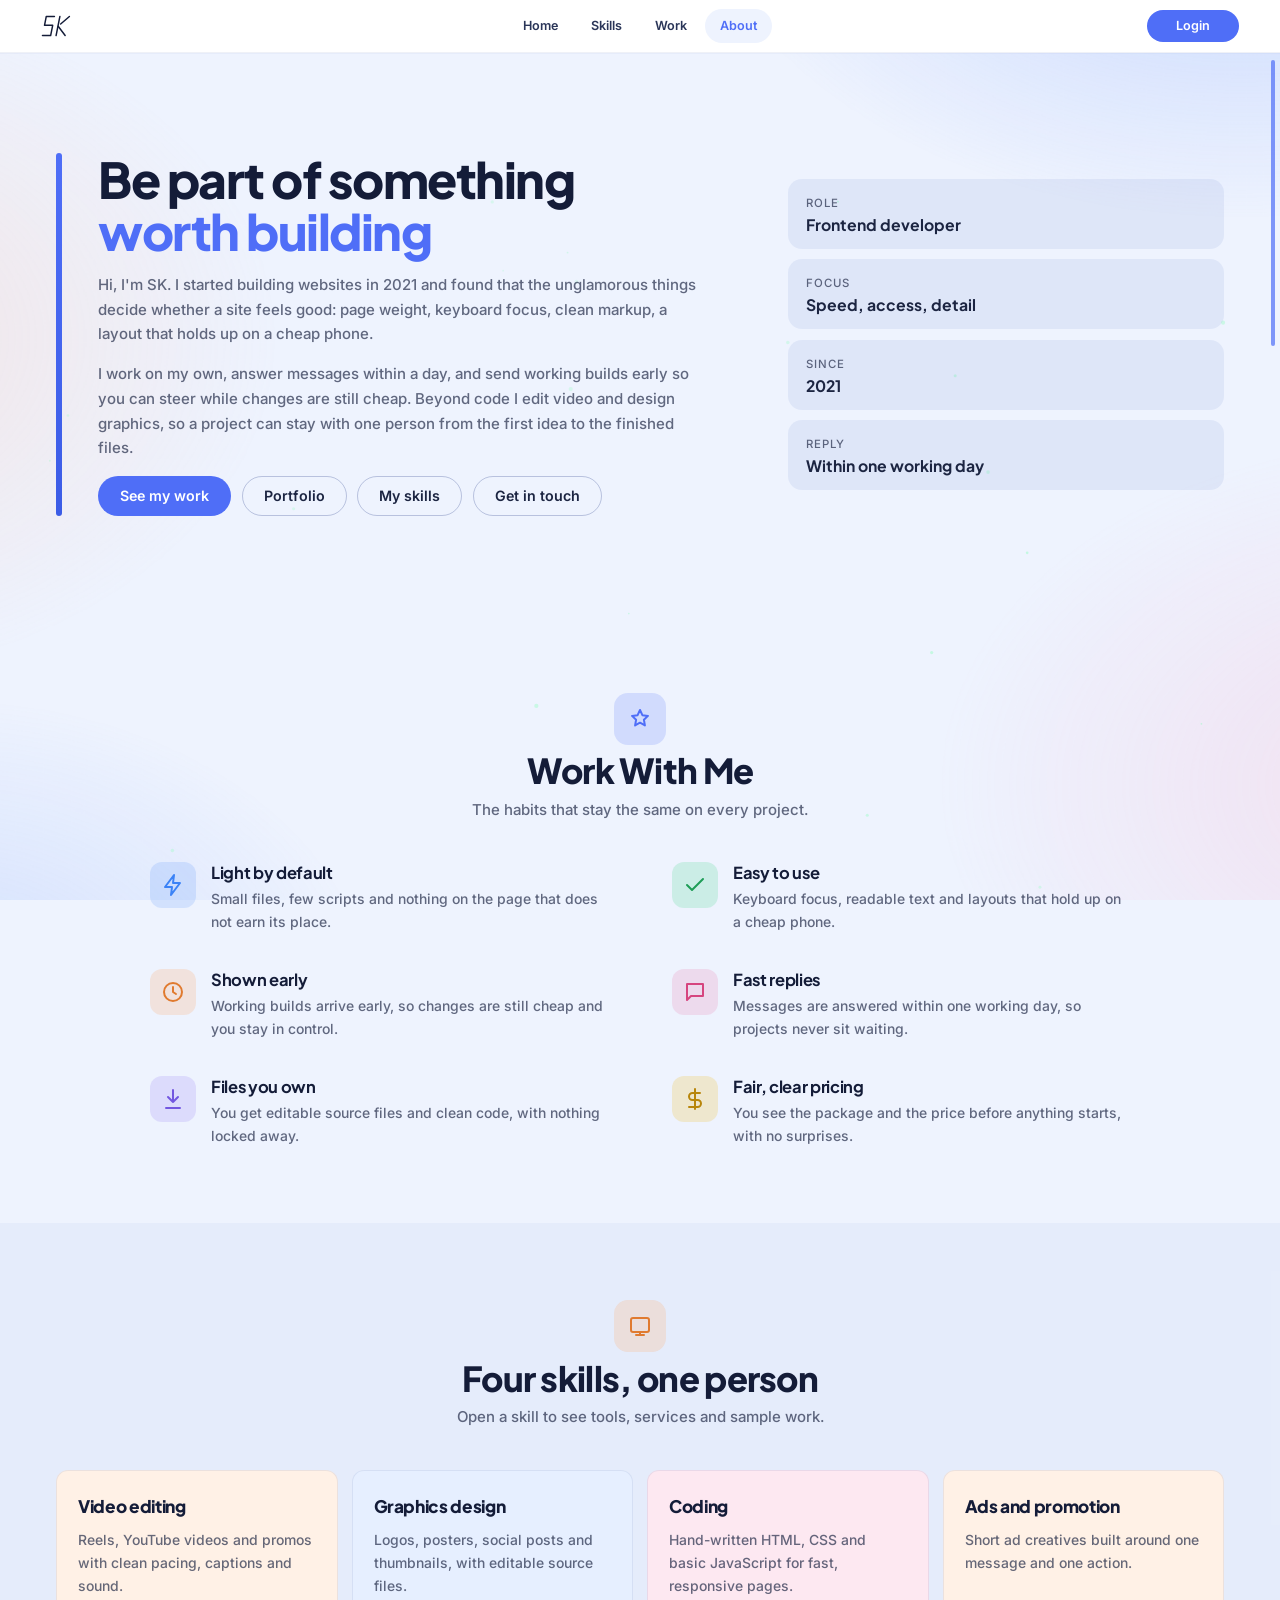
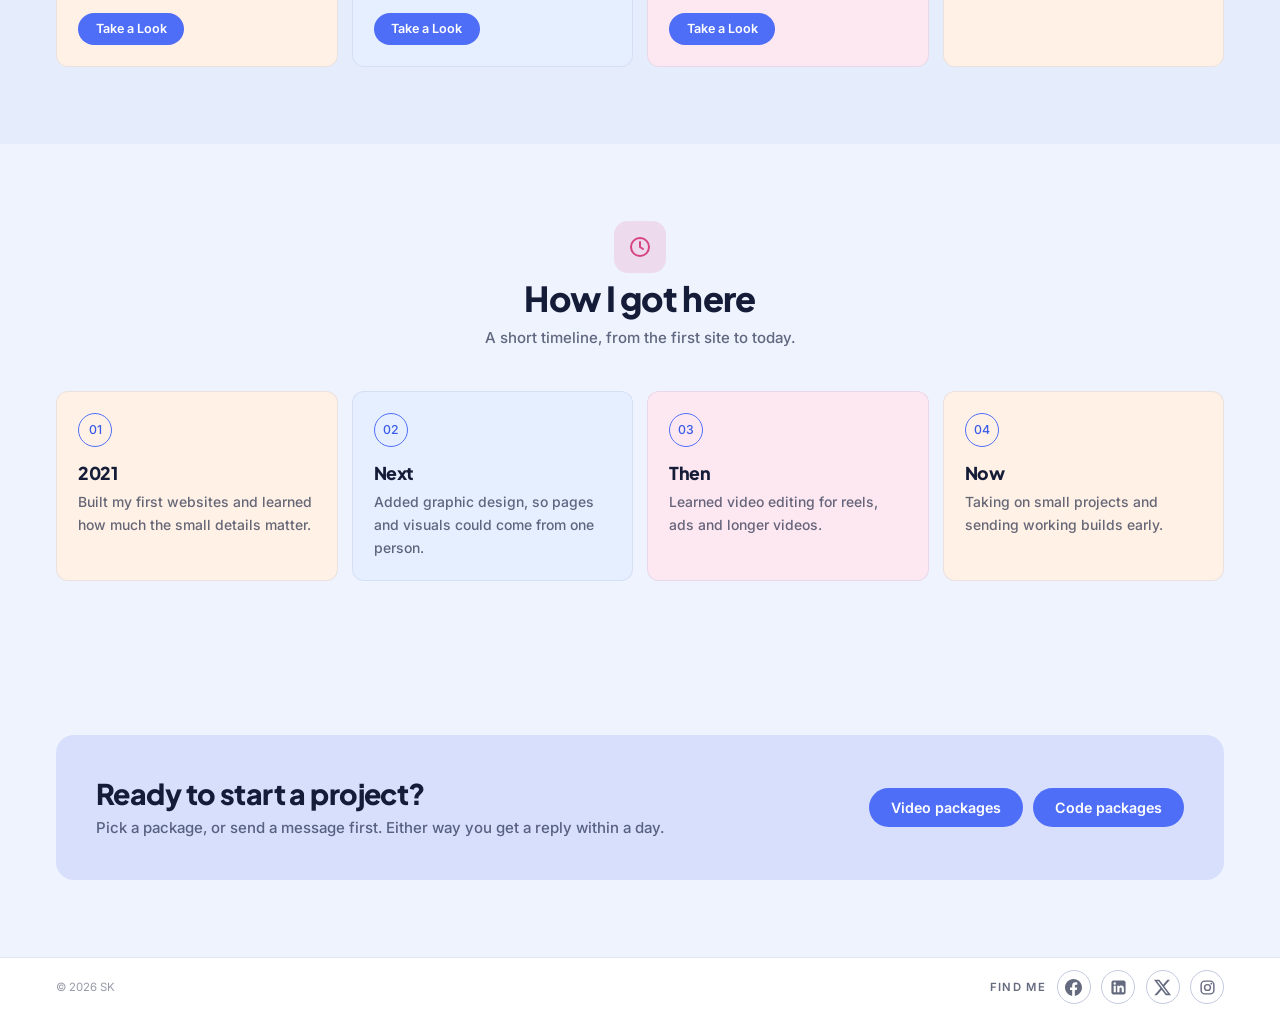
==== commit deac396e: "new" ====
--- a/about.html
+++ b/about.html
@@ -99,7 +99,7 @@
 <script src="config.js" defer></script>
 <script src="track.js" defer></script>
 <script src="a11y.js" defer></script>
-<script src="account.js?v=14" defer></script>
+<script src="account.js?v=15" defer></script>
 <script src="about.js" defer></script>
 </body>
 </html>
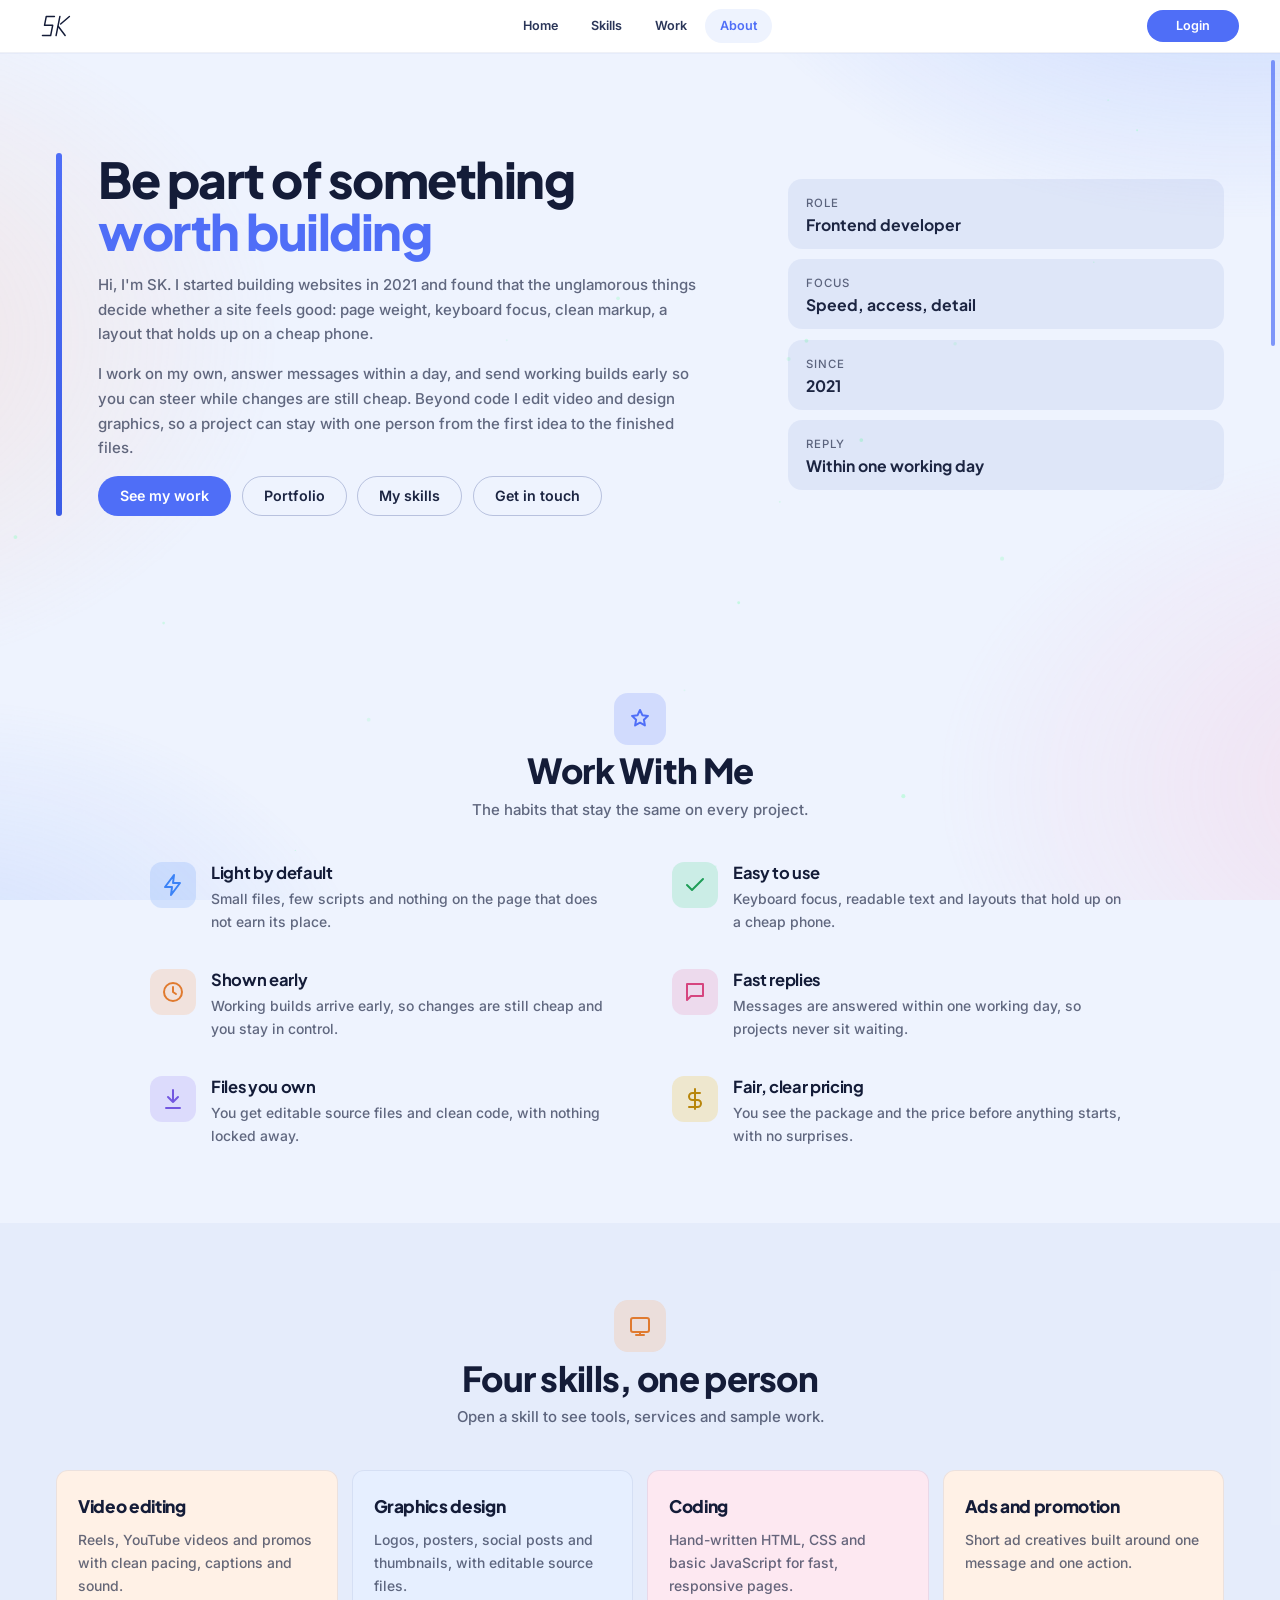
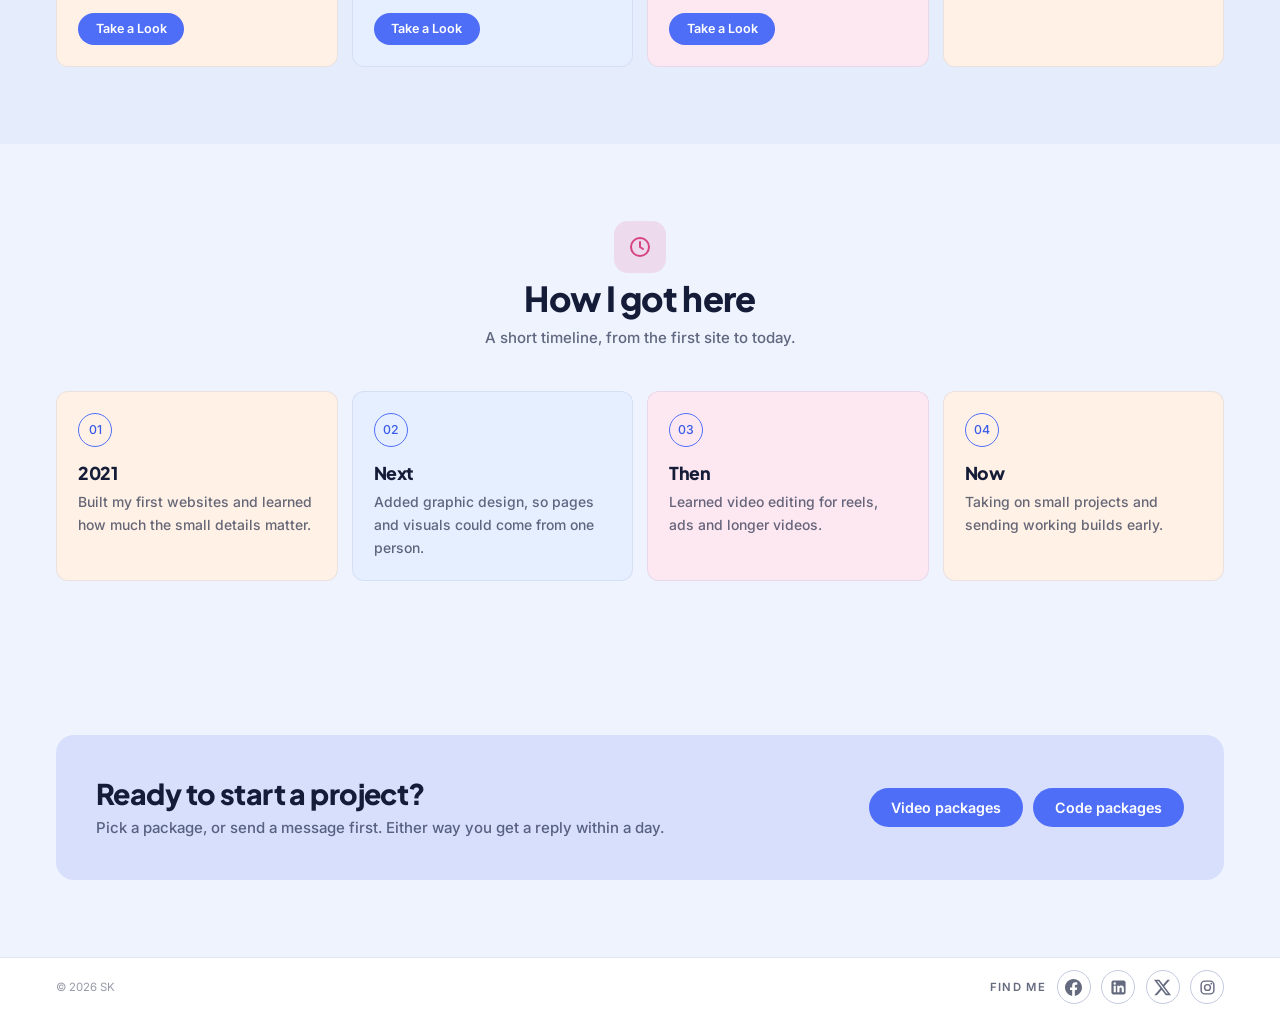
==== commit 00288654: "j" ====
--- a/about.html
+++ b/about.html
@@ -99,7 +99,7 @@
 <script src="config.js" defer></script>
 <script src="track.js" defer></script>
 <script src="a11y.js" defer></script>
-<script src="account.js?v=15" defer></script>
+<script src="account.js?v=16" defer></script>
 <script src="about.js" defer></script>
 </body>
 </html>
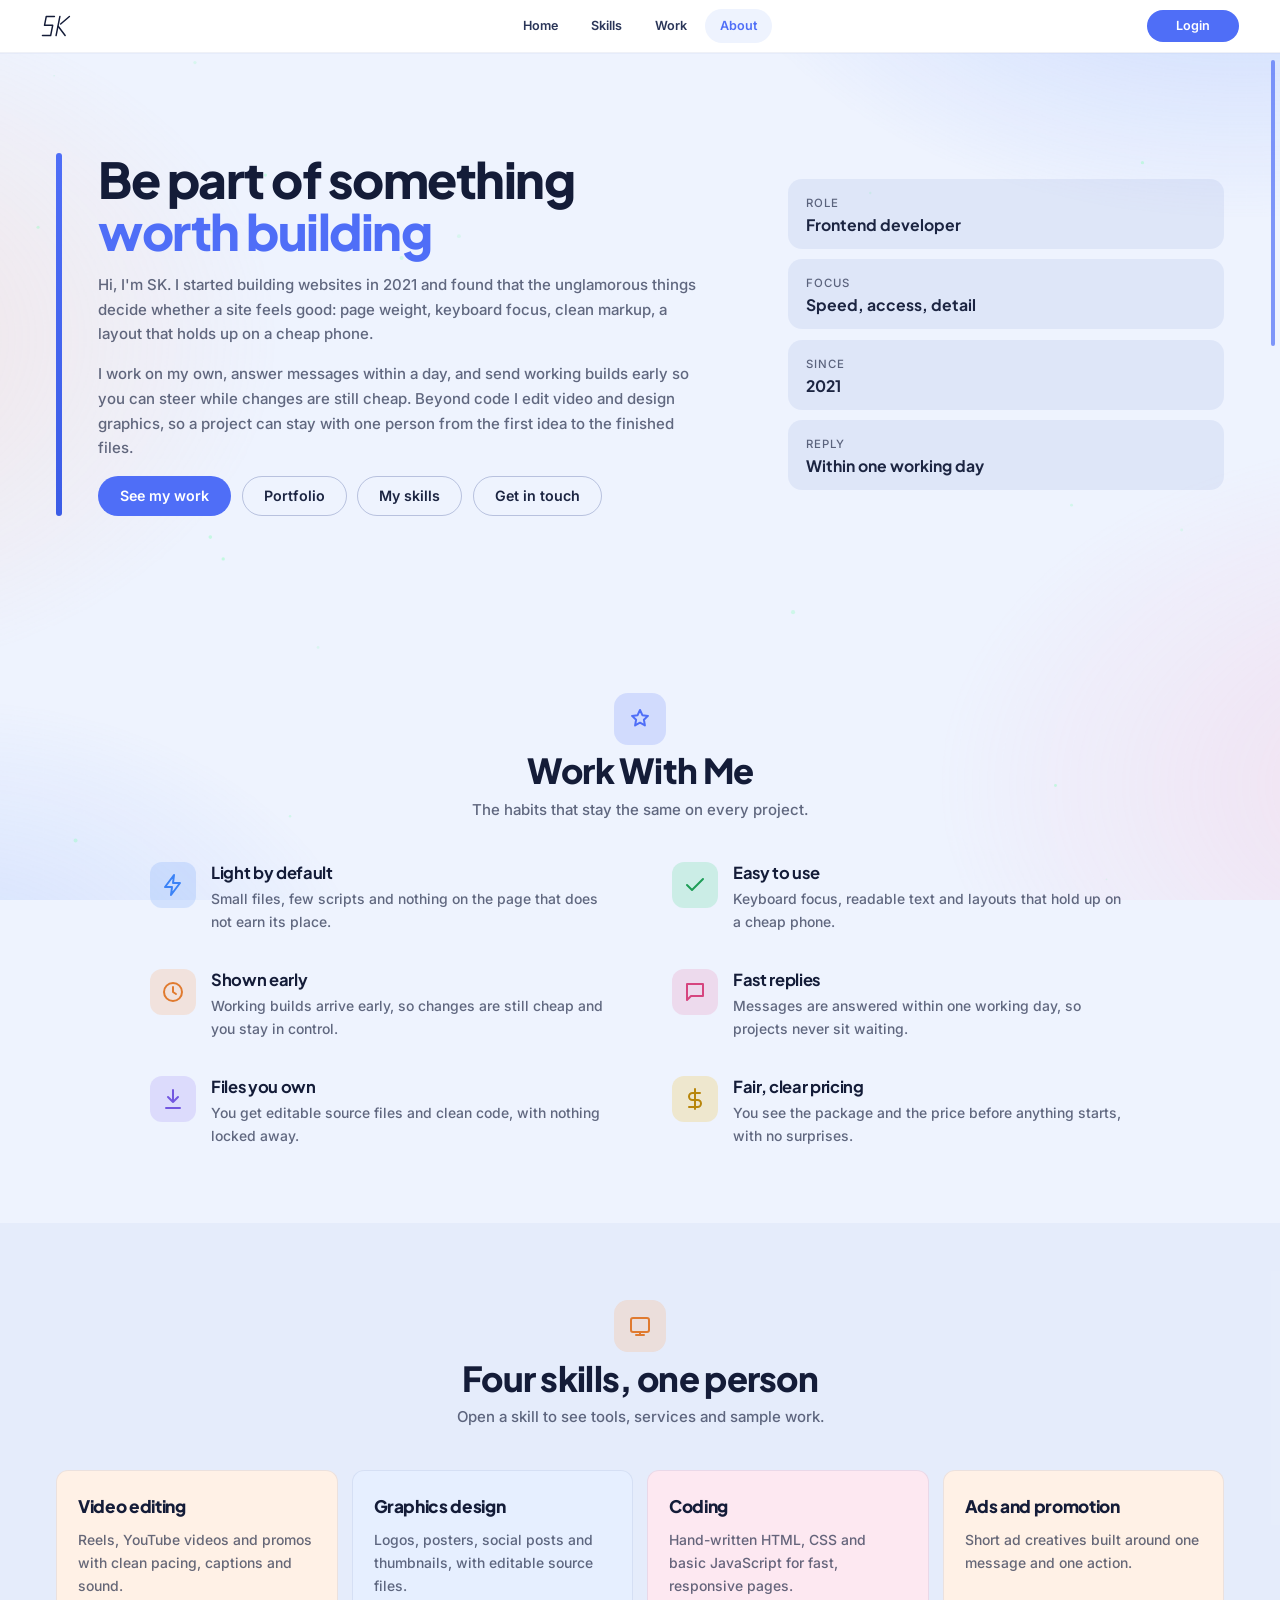
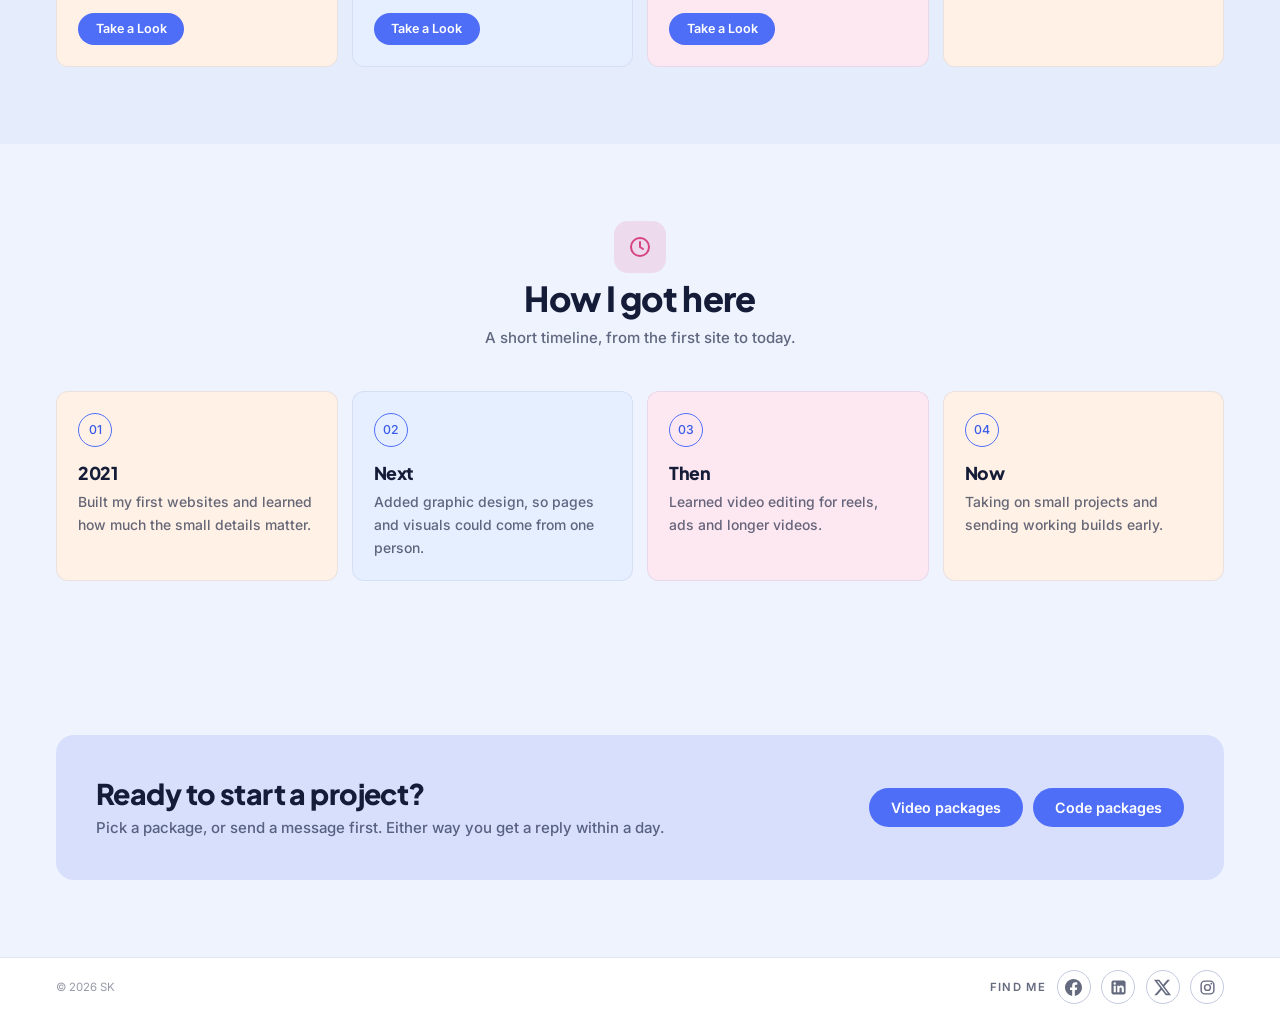
==== commit ca73c274: "mm" ====
--- a/about.html
+++ b/about.html
@@ -99,7 +99,7 @@
 <script src="config.js" defer></script>
 <script src="track.js" defer></script>
 <script src="a11y.js" defer></script>
-<script src="account.js?v=16" defer></script>
+<script src="account.js?v=17" defer></script>
 <script src="about.js" defer></script>
 </body>
 </html>
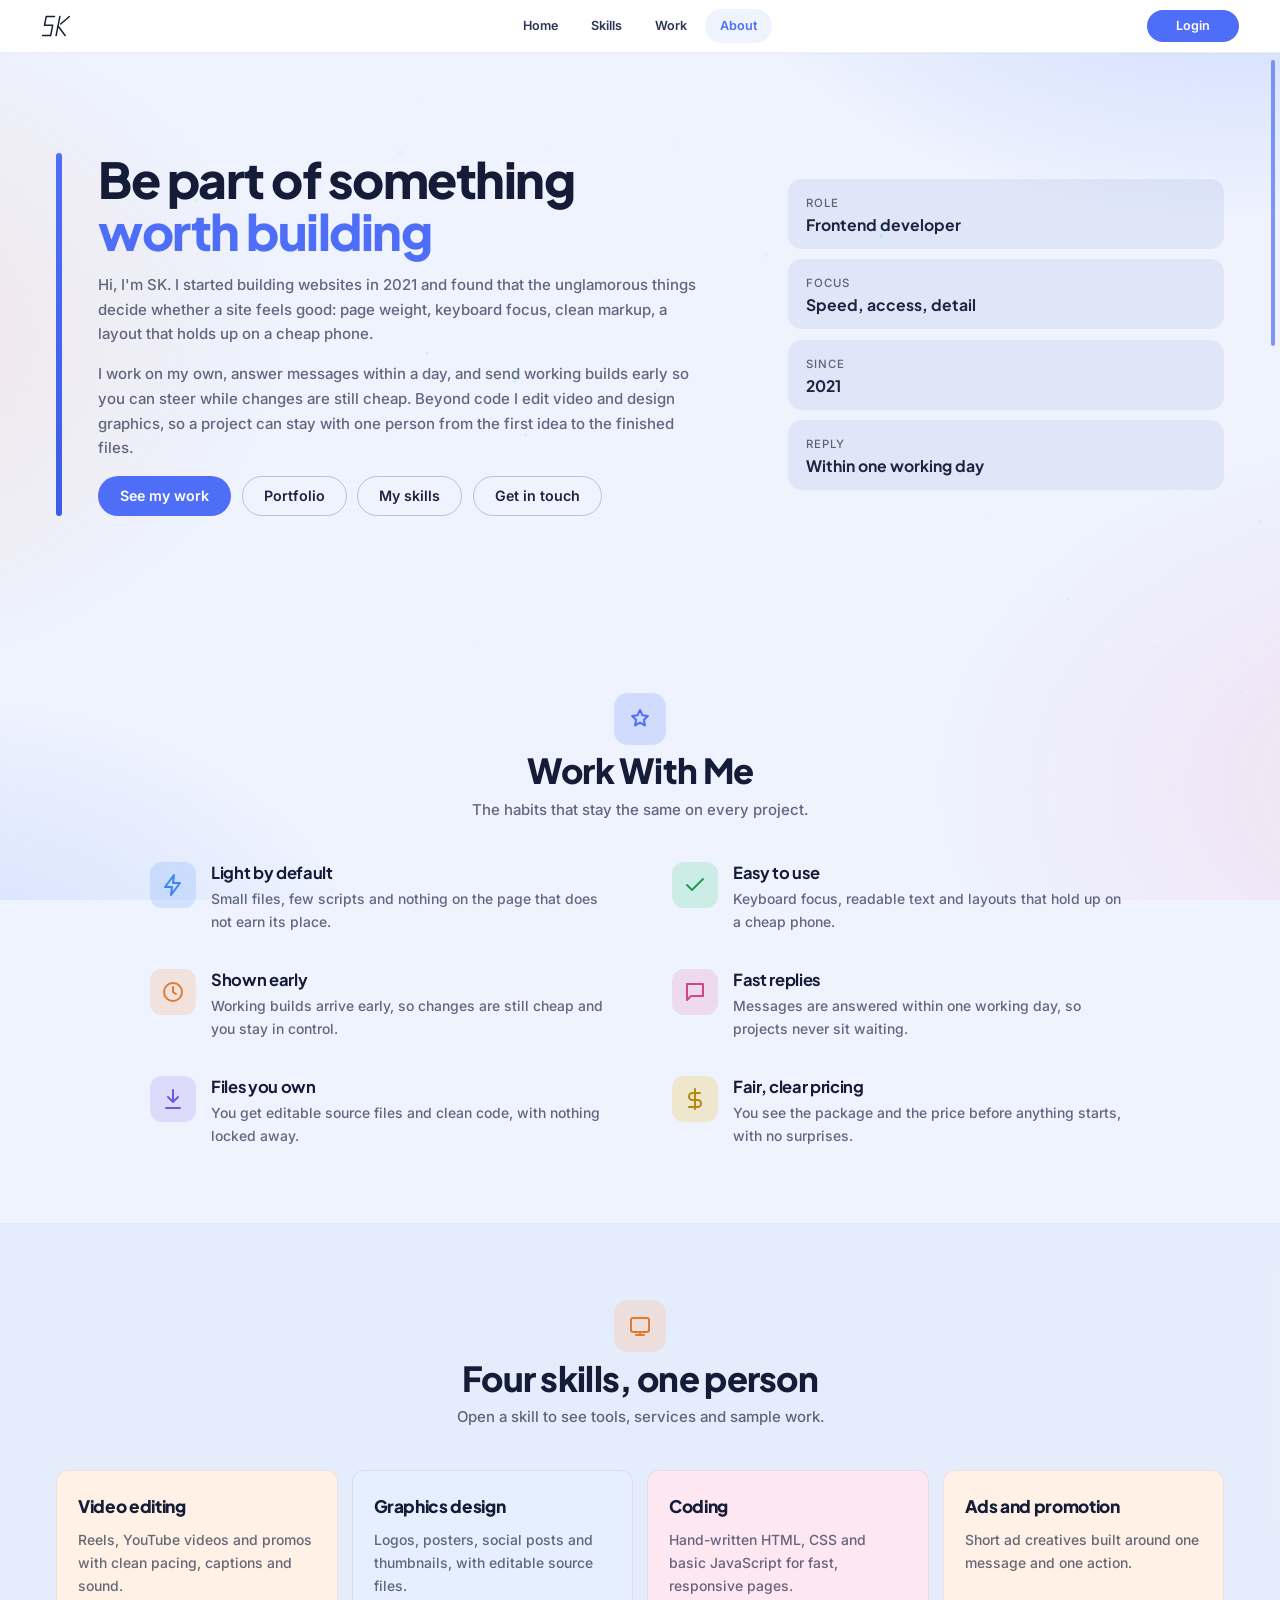
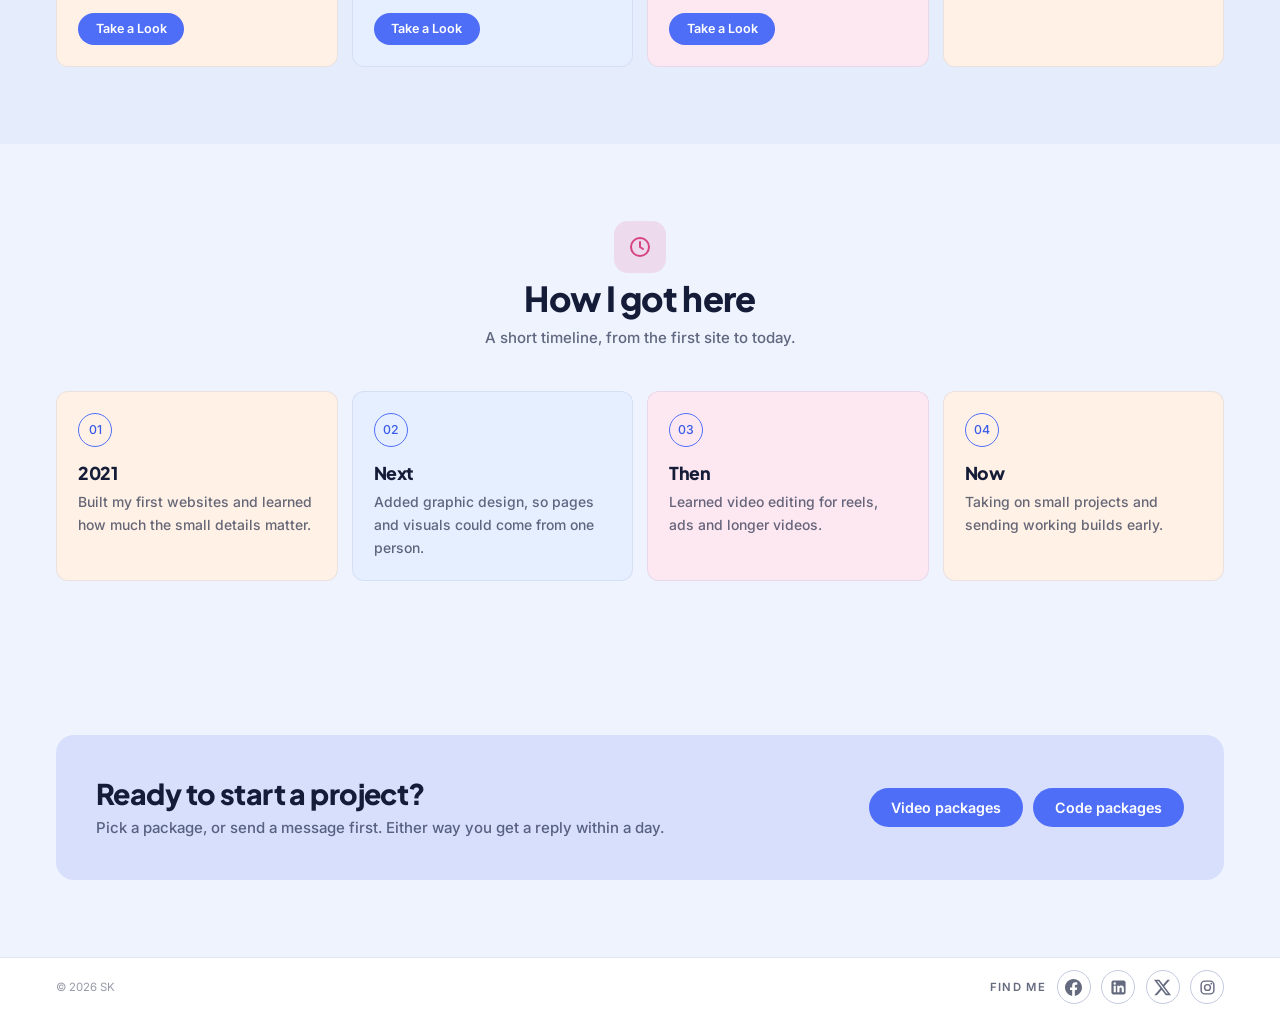
==== commit 280b59e9: "v" ====
--- a/about.html
+++ b/about.html
@@ -99,7 +99,7 @@
 <script src="config.js" defer></script>
 <script src="track.js" defer></script>
 <script src="a11y.js" defer></script>
-<script src="account.js?v=17" defer></script>
+<script src="account.js?v=18" defer></script>
 <script src="about.js" defer></script>
 </body>
 </html>
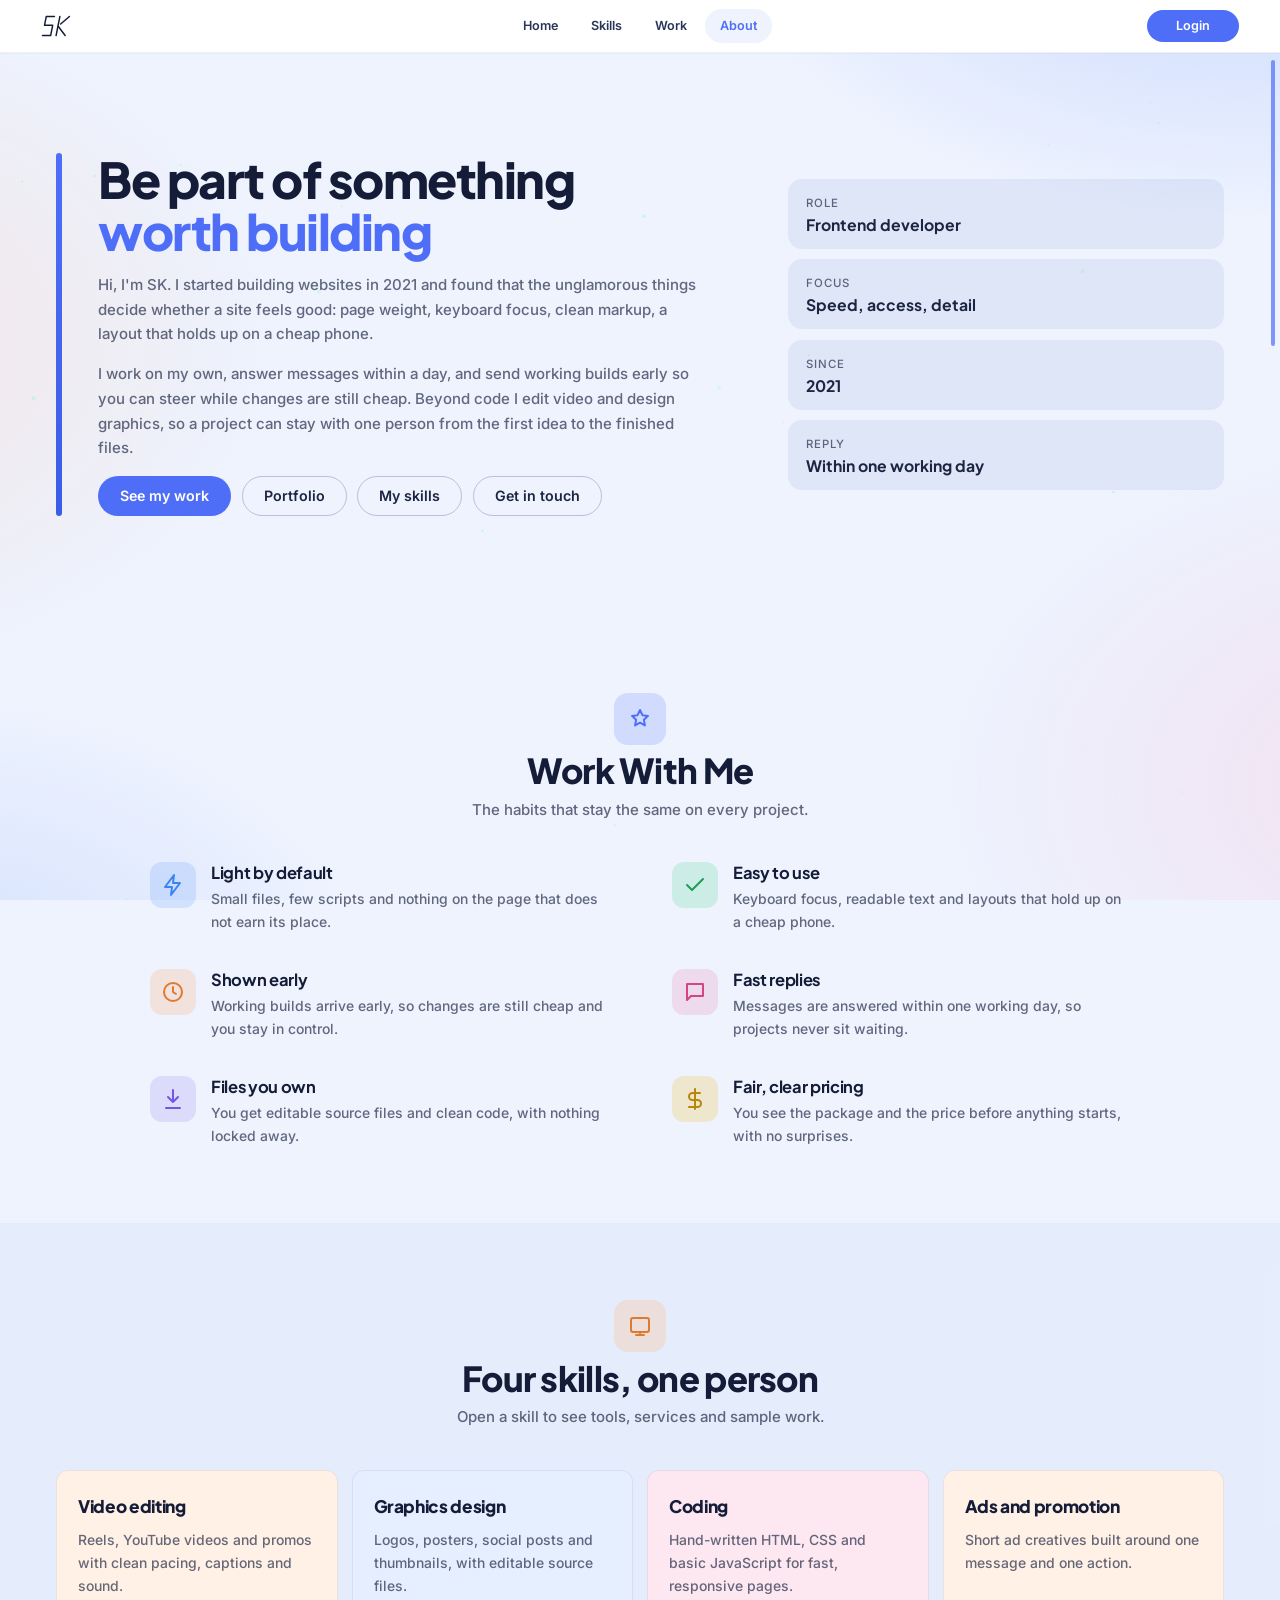
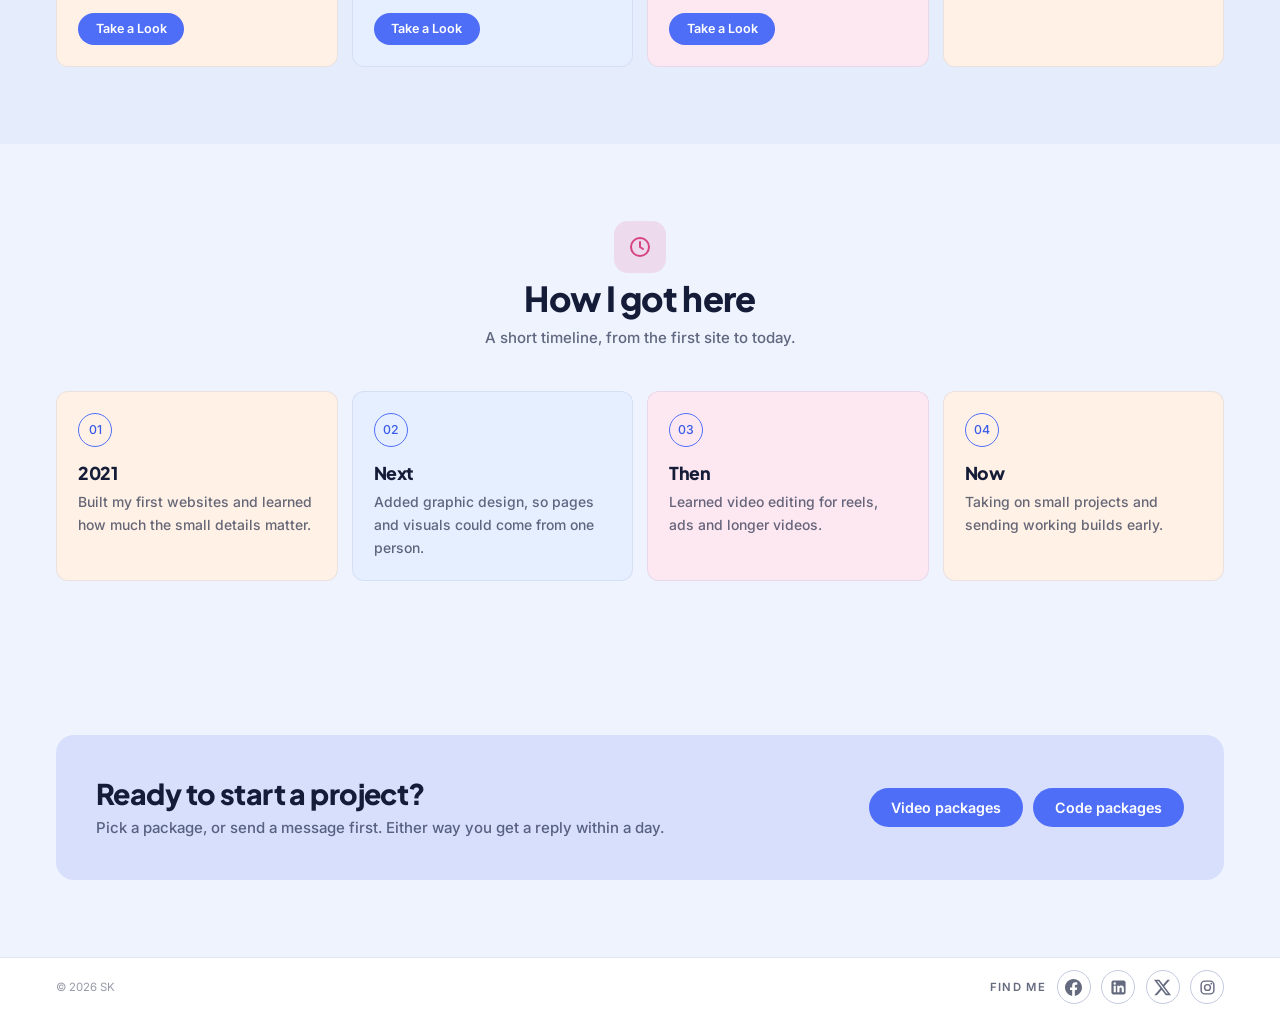
==== commit 6aa030f6: "ll" ====
--- a/about.html
+++ b/about.html
@@ -99,7 +99,7 @@
 <script src="config.js" defer></script>
 <script src="track.js" defer></script>
 <script src="a11y.js" defer></script>
-<script src="account.js?v=18" defer></script>
+<script src="account.js?v=19" defer></script>
 <script src="about.js" defer></script>
 </body>
 </html>
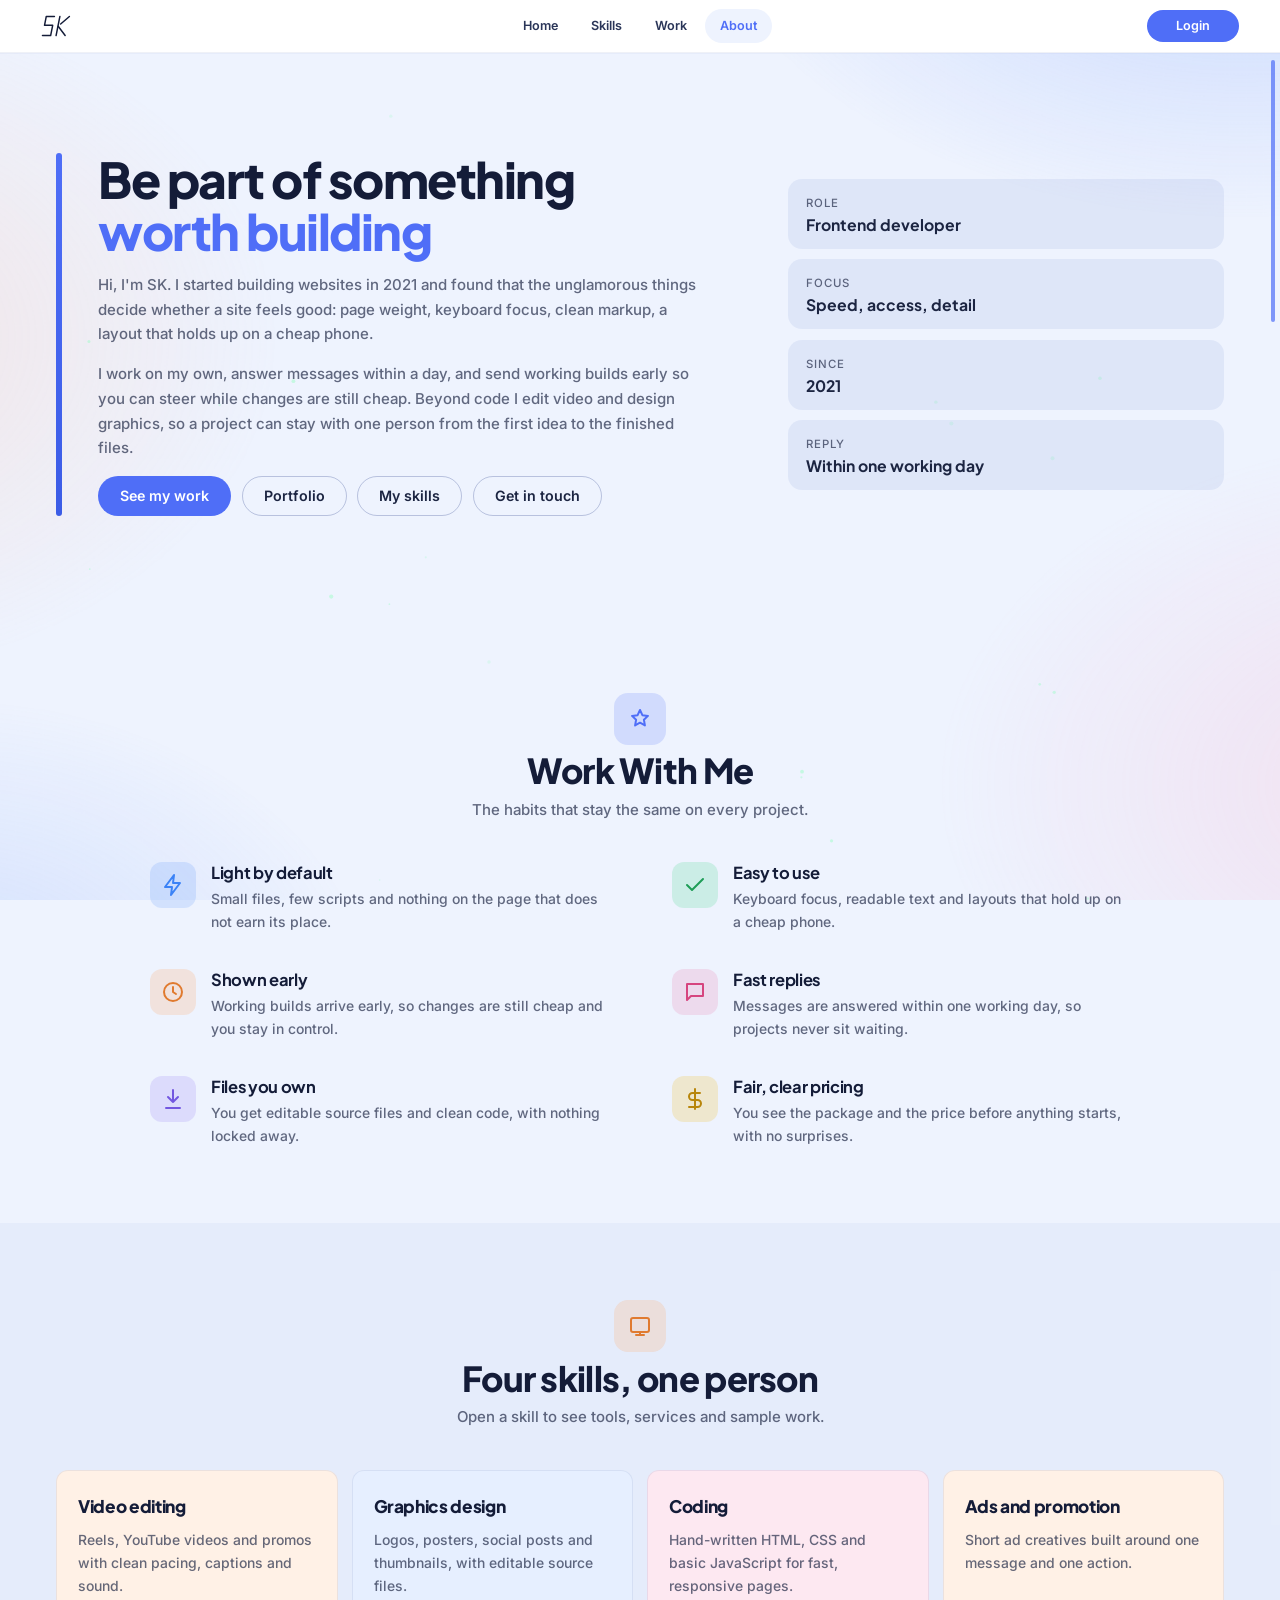
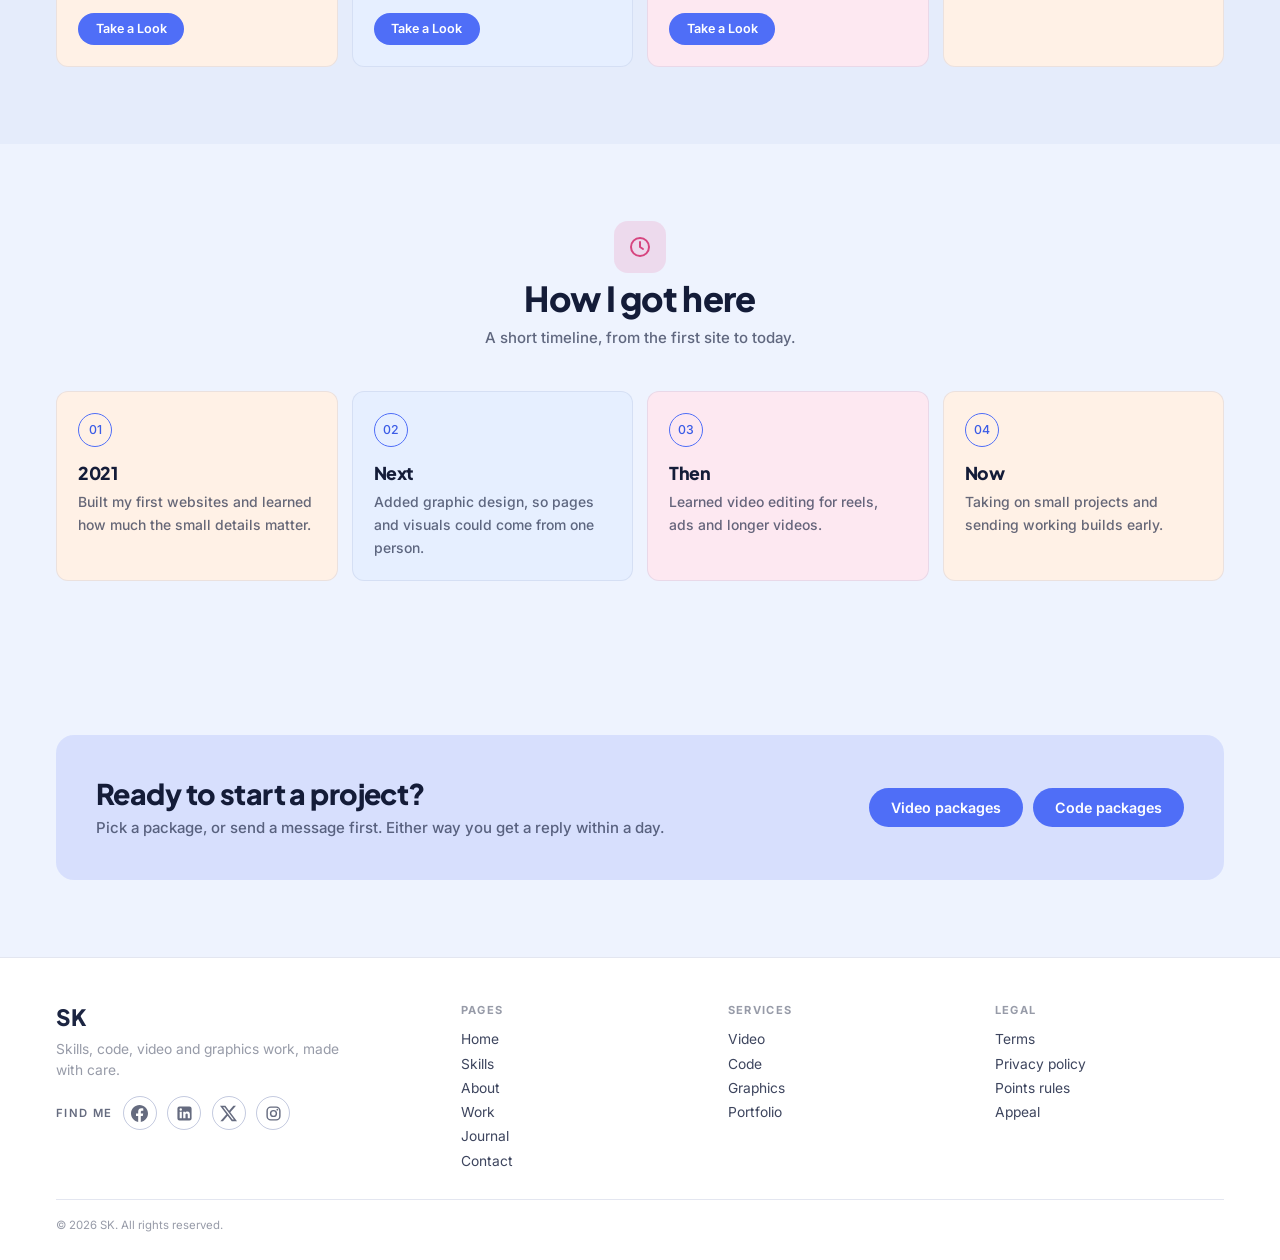
==== commit 3ddf557e: "kk" ====
--- a/about.html
+++ b/about.html
@@ -10,7 +10,7 @@
 <link rel="icon" type="image/svg+xml" href="favicon.svg">
 <link rel="stylesheet" href="https://fonts.googleapis.com/css2?family=Plus+Jakarta+Sans:wght@500;600;700;800&family=Inter:wght@500;600;700&display=swap">
 <link rel="stylesheet" href="https://fonts.googleapis.com/css2?family=Cormorant+Garamond:ital,wght@500;600&display=swap">
-<link rel="stylesheet" href="style.css">
+<link rel="stylesheet" href="style.css?v=2">
 
 <link rel="stylesheet" href="about.css">
 <link rel="stylesheet" href="theme2.css?v=7">
@@ -79,9 +79,11 @@
 </main>
 
 <footer>
-  <div class="wrap foot">
-    <span>© <span id="yr">2026</span> SK</span>
-    <div class="follow">
+  <div class="wrap foot foot-big">
+    <div class="foot-brand">
+      <b class="foot-logo">SK</b>
+      <p>Skills, code, video and graphics work, made with care.</p>
+      <div class="follow">
       <span>Find me</span>
       <!-- Swap these for your own profile URLs. -->
       <a href="https://www.facebook.com" target="_blank" rel="noopener" aria-label="Facebook page" title="Facebook page"><svg viewBox="0 0 24 24" aria-hidden="true"><path fill="currentColor" stroke="none" d="M24 12.073c0-6.627-5.373-12-12-12s-12 5.373-12 12c0 5.99 4.388 10.954 10.125 11.854v-8.385H7.078v-3.47h3.047V9.43c0-3.007 1.792-4.669 4.533-4.669 1.312 0 2.686.235 2.686.235v2.953H15.83c-1.491 0-1.956.925-1.956 1.874v2.25h3.328l-.532 3.47h-2.796v8.385C19.612 23.027 24 18.062 24 12.073z"/></svg></a>
@@ -89,6 +91,17 @@
       <a href="https://x.com" target="_blank" rel="noopener" aria-label="X" title="X"><svg viewBox="0 0 24 24" aria-hidden="true"><path fill="currentColor" stroke="none" d="M18.901 1.153h3.68l-8.04 9.19L24 22.846h-7.406l-5.8-7.584-6.638 7.584H.474l8.6-9.83L0 1.154h7.594l5.243 6.932ZM17.61 20.644h2.039L6.486 3.24H4.298Z"/></svg></a>
       <a href="https://www.instagram.com" target="_blank" rel="noopener" aria-label="Instagram" title="Instagram"><svg viewBox="0 0 24 24" aria-hidden="true"><rect x="3" y="3" width="18" height="18" rx="5.2" fill="none" stroke="currentColor" stroke-width="2"/><circle cx="12" cy="12" r="4.1" fill="none" stroke="currentColor" stroke-width="2"/><circle cx="17.4" cy="6.6" r="1.25" fill="currentColor" stroke="none"/></svg></a>
     </div>
+    </div>
+    <nav class="foot-col" aria-label="Pages"><h3>Pages</h3>
+      <a href="index.html">Home</a><a href="index.html#services">Skills</a><a href="about.html">About</a><a href="index.html#work">Work</a><a href="index.html#journal">Journal</a><a href="index.html#contact">Contact</a>
+    </nav>
+    <nav class="foot-col" aria-label="Services"><h3>Services</h3>
+      <a href="video.html">Video</a><a href="code.html">Code</a><a href="graphics.html">Graphics</a><a href="portfolio.html">Portfolio</a>
+    </nav>
+    <nav class="foot-col" aria-label="Legal"><h3>Legal</h3>
+      <a href="terms.html#terms">Terms</a><a href="terms.html#privacy">Privacy policy</a><a href="terms.html#points">Points rules</a><a href="appeal.html">Appeal</a>
+    </nav>
+    <div class="foot-bottom">© <span id="yr">2026</span> SK. All rights reserved.</div>
   </div>
 </footer>
 
@@ -99,7 +112,7 @@
 <script src="config.js" defer></script>
 <script src="track.js" defer></script>
 <script src="a11y.js" defer></script>
-<script src="account.js?v=19" defer></script>
+<script src="account.js?v=20" defer></script>
 <script src="about.js" defer></script>
 </body>
 </html>
--- a/style.css
+++ b/style.css
@@ -316,6 +316,11 @@
 .contact-side p{color:var(--muted);font-size:.9rem}
 @media (max-width:900px){.contact-card{grid-template-columns:minmax(0,1fr)}}
 footer{border-top:1px solid var(--line);padding-block:.8rem .9rem}
+footer .foot-big{display:grid;grid-template-columns:1.6fr 1fr 1fr 1fr;gap:2rem 2.5rem;align-items:start;padding-block:2.2rem 1rem;font-family:var(--f-body);font-size:.92rem}
+.foot-logo{font:800 1.5rem var(--f-display);color:var(--fg)}.foot-brand p{margin:.5rem 0 1rem;color:var(--dim);max-width:34ch;line-height:1.55}
+.foot-col{display:flex;flex-direction:column;gap:.55rem}.foot-col h3{margin:0 0 .4rem;font:700 .74rem var(--f-mono);letter-spacing:.12em;text-transform:uppercase;color:var(--dim)}.foot-col a{color:var(--fg);text-decoration:none;opacity:.85;width:max-content}.foot-col a:hover{opacity:1;text-decoration:underline}
+.foot-bottom{grid-column:1/-1;padding-top:1.2rem;border-top:1px solid var(--line);font:400 .76rem var(--f-mono);color:var(--dim)}
+@media (max-width:760px){footer .foot-big{grid-template-columns:1fr 1fr}.foot-brand{grid-column:1/-1}}
 .foot .follow a{width:34px;height:34px}
 .foot .follow svg{width:17px;height:17px}
 .foot{display:flex;flex-wrap:wrap;align-items:center;justify-content:space-between;gap:.9rem 2rem;font:400 .76rem var(--f-mono);color:var(--dim)}
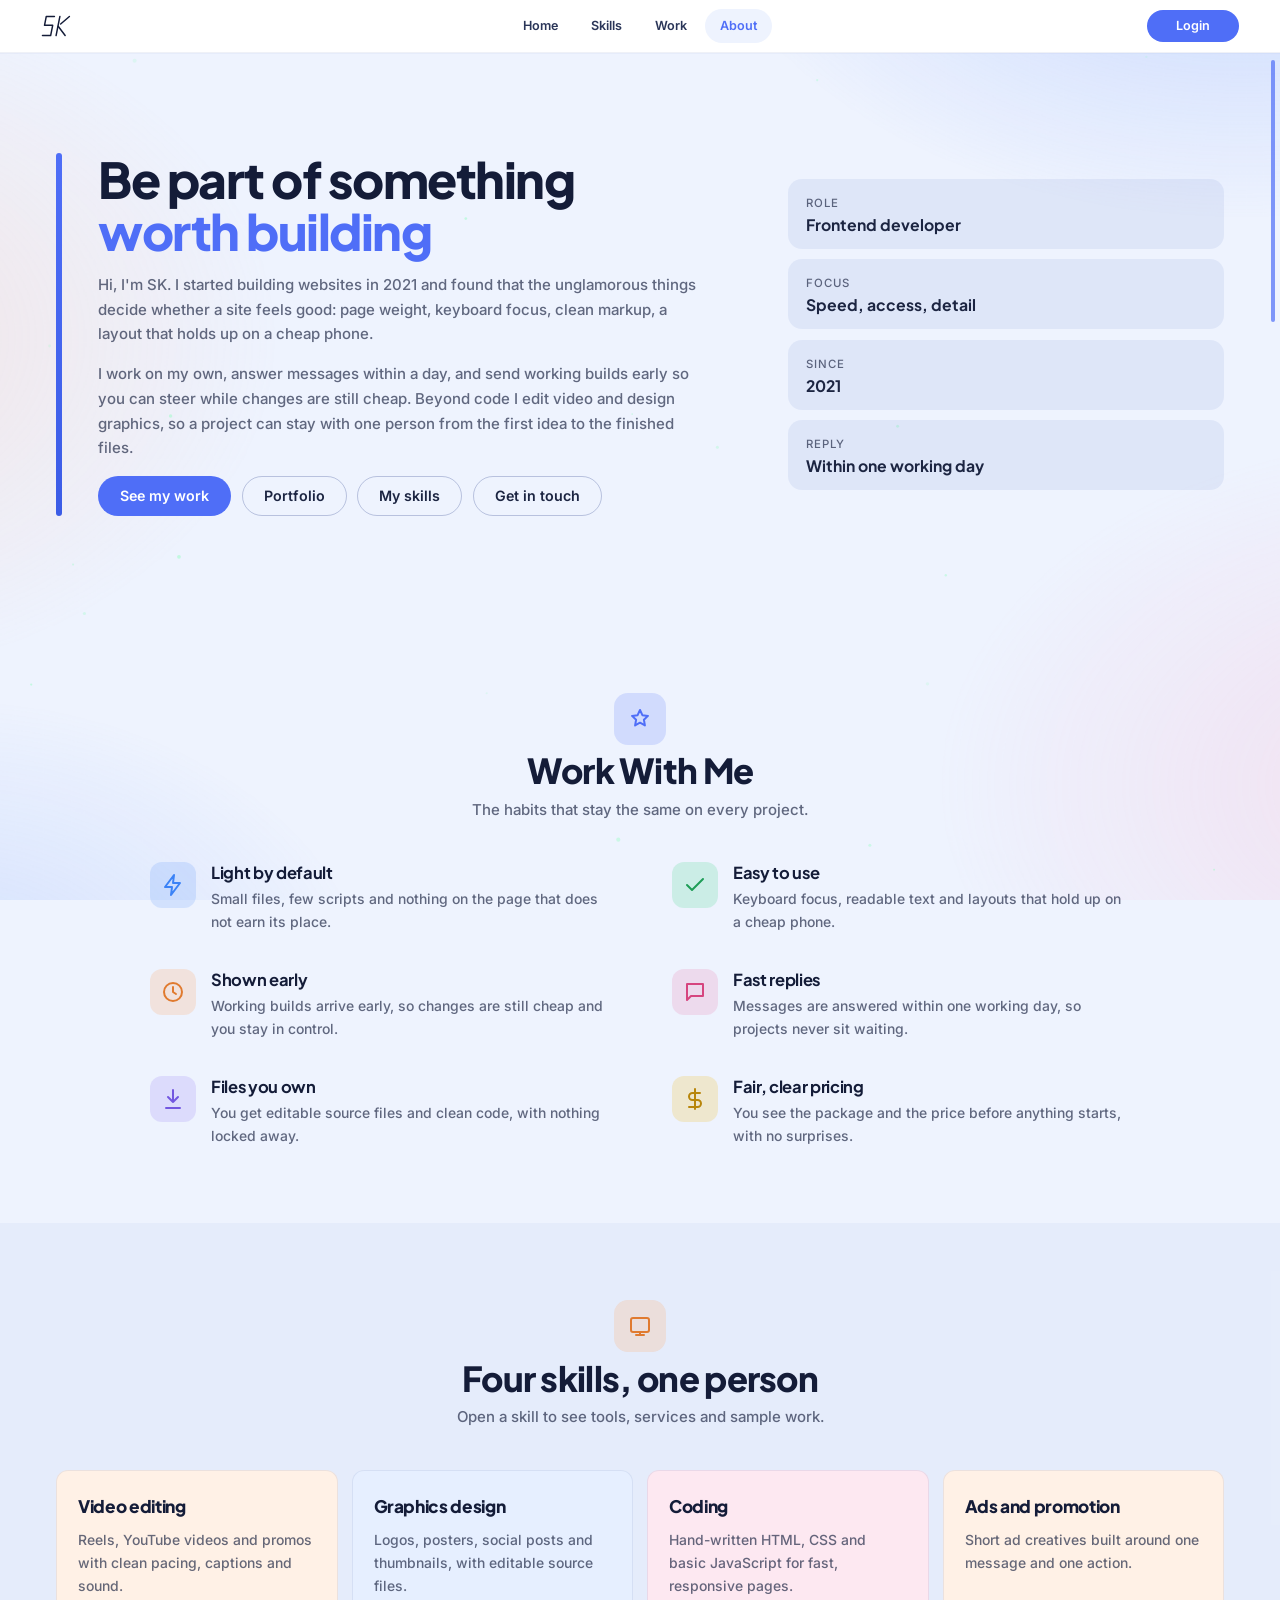
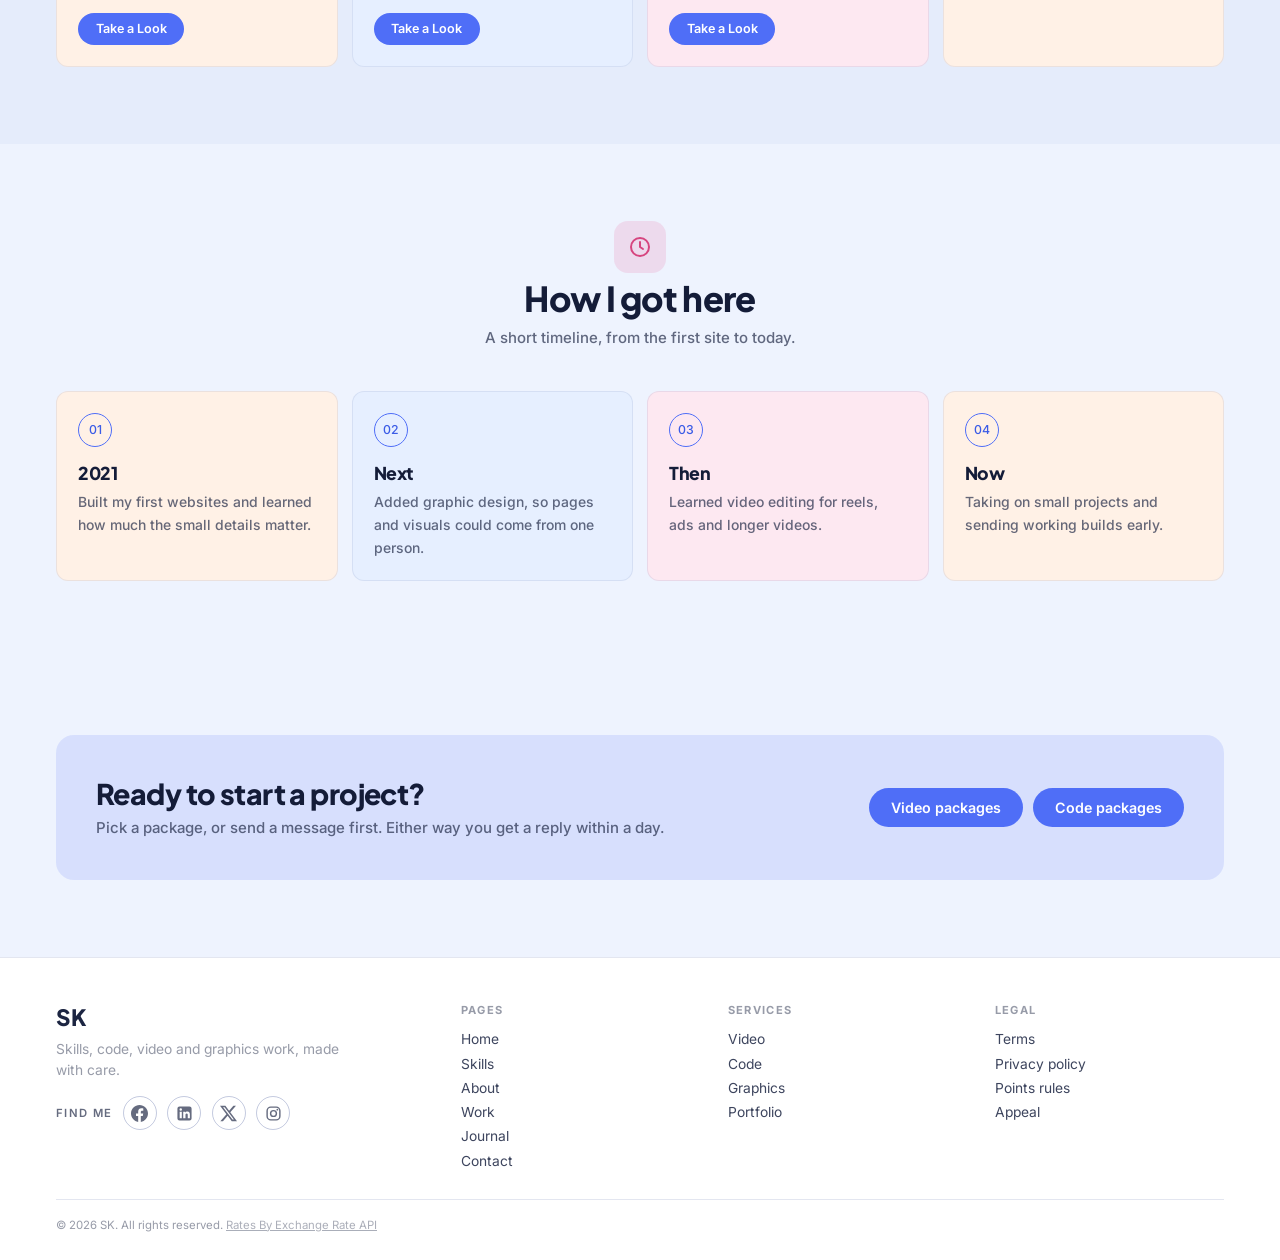
==== commit ffc951cc: "kk" ====
--- a/about.html
+++ b/about.html
@@ -101,7 +101,7 @@
     <nav class="foot-col" aria-label="Legal"><h3>Legal</h3>
       <a href="terms.html#terms">Terms</a><a href="terms.html#privacy">Privacy policy</a><a href="terms.html#points">Points rules</a><a href="appeal.html">Appeal</a>
     </nav>
-    <div class="foot-bottom">© <span id="yr">2026</span> SK. All rights reserved.</div>
+    <div class="foot-bottom">© <span id="yr">2026</span> SK. All rights reserved. <a href="https://www.exchangerate-api.com" target="_blank" rel="noopener" style="color:inherit;opacity:.8">Rates By Exchange Rate API</a></div>
   </div>
 </footer>
 
